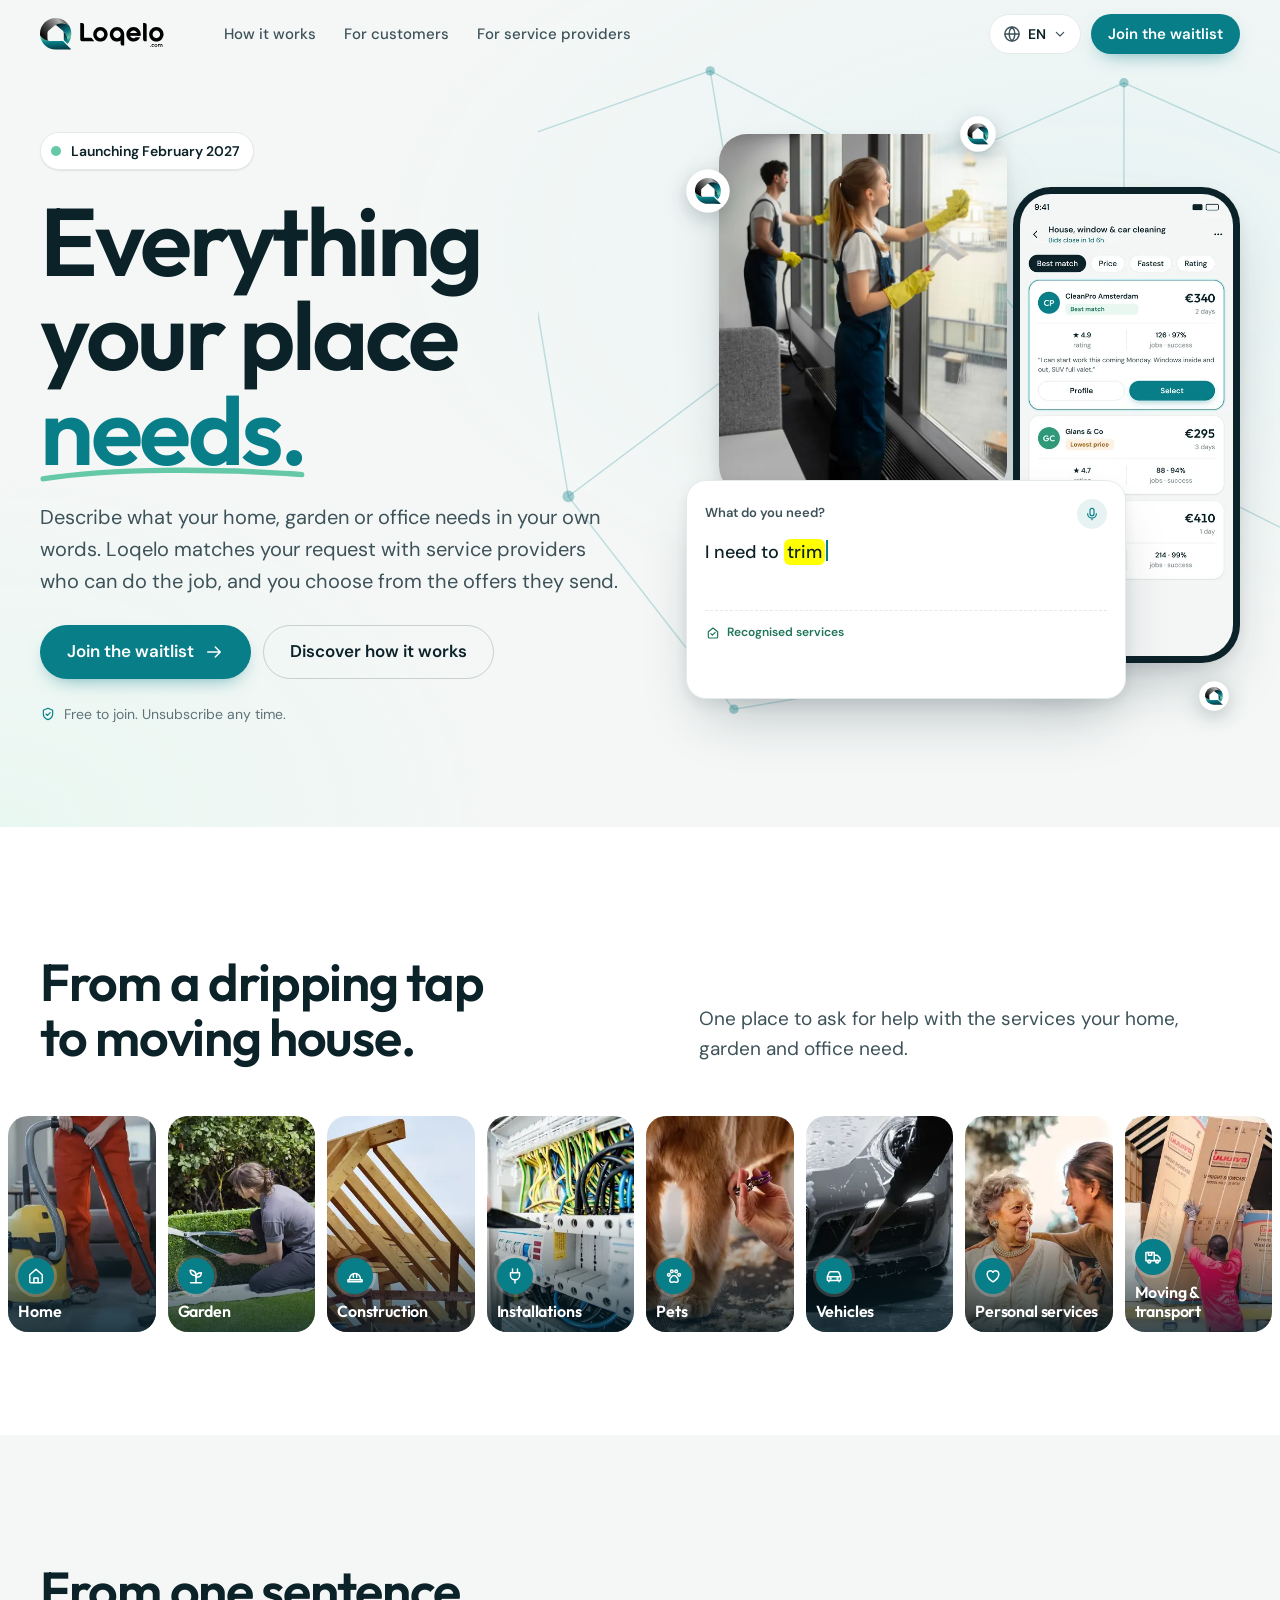
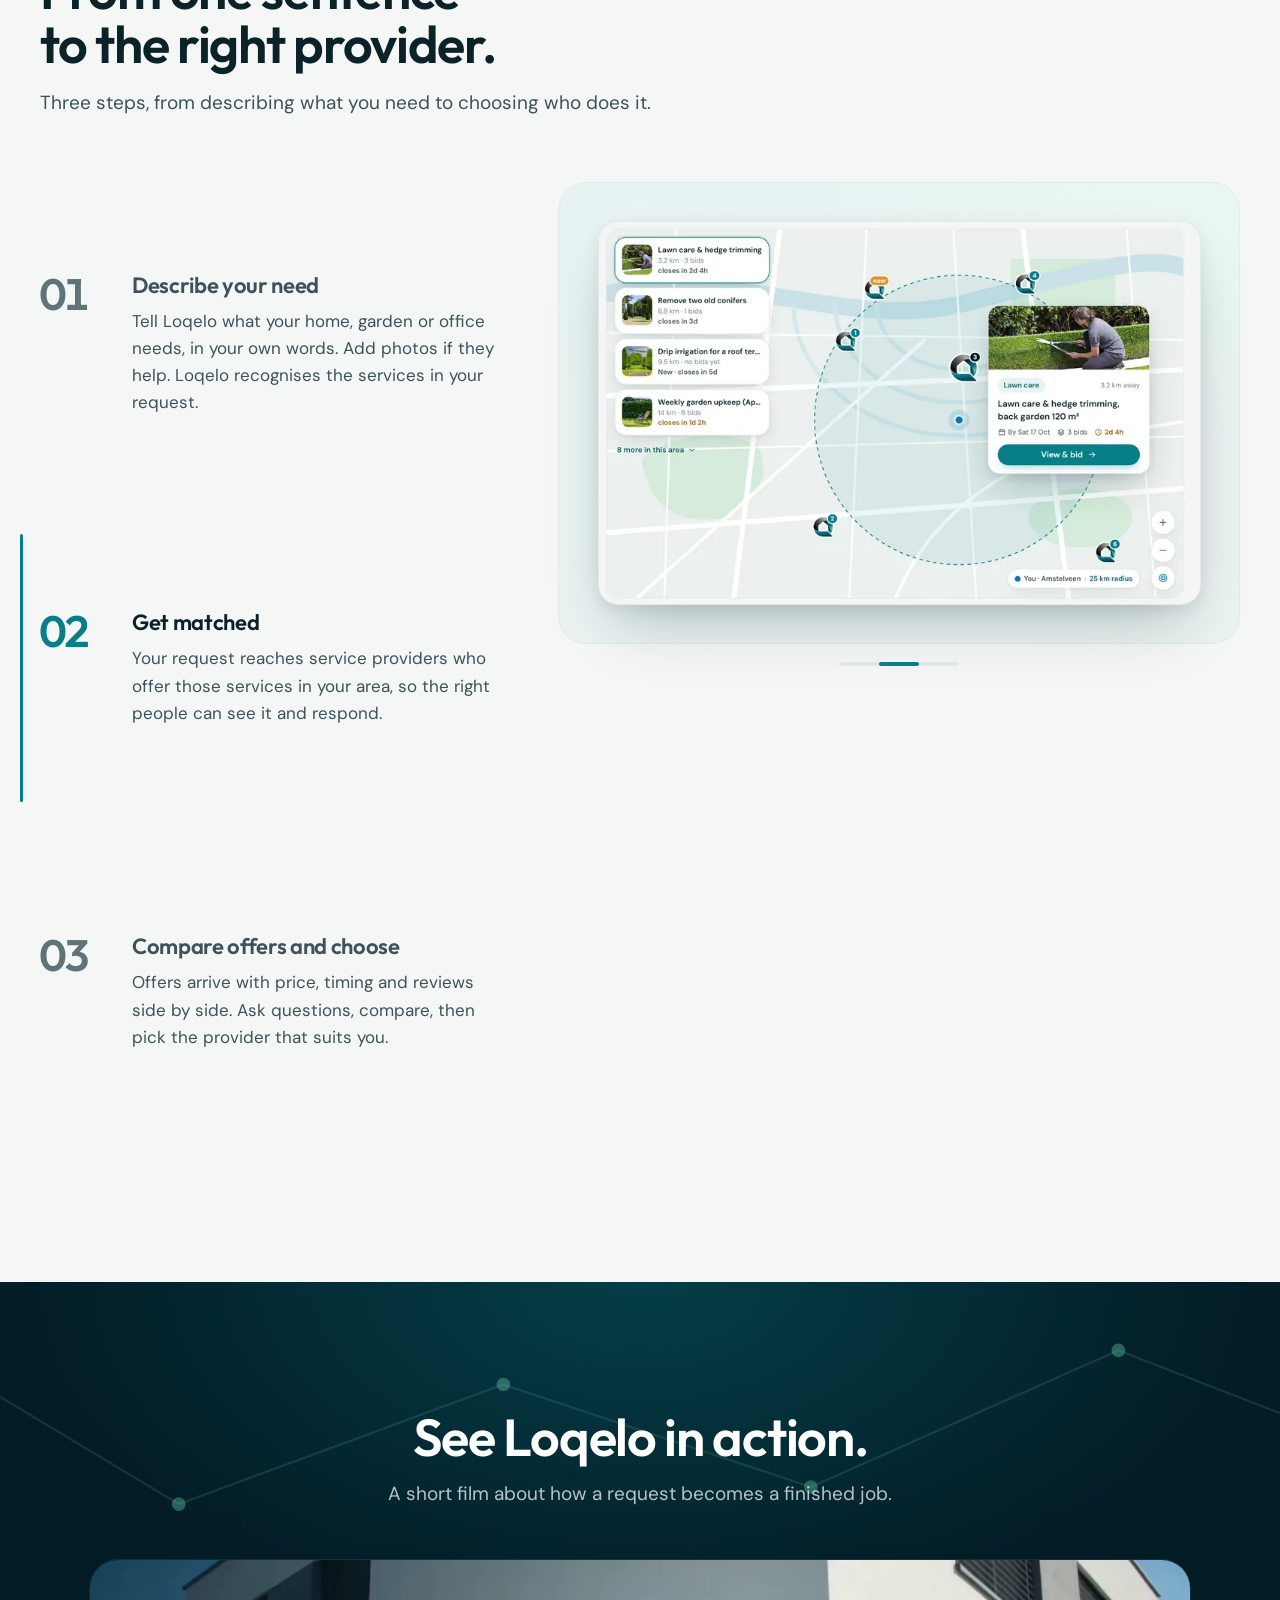
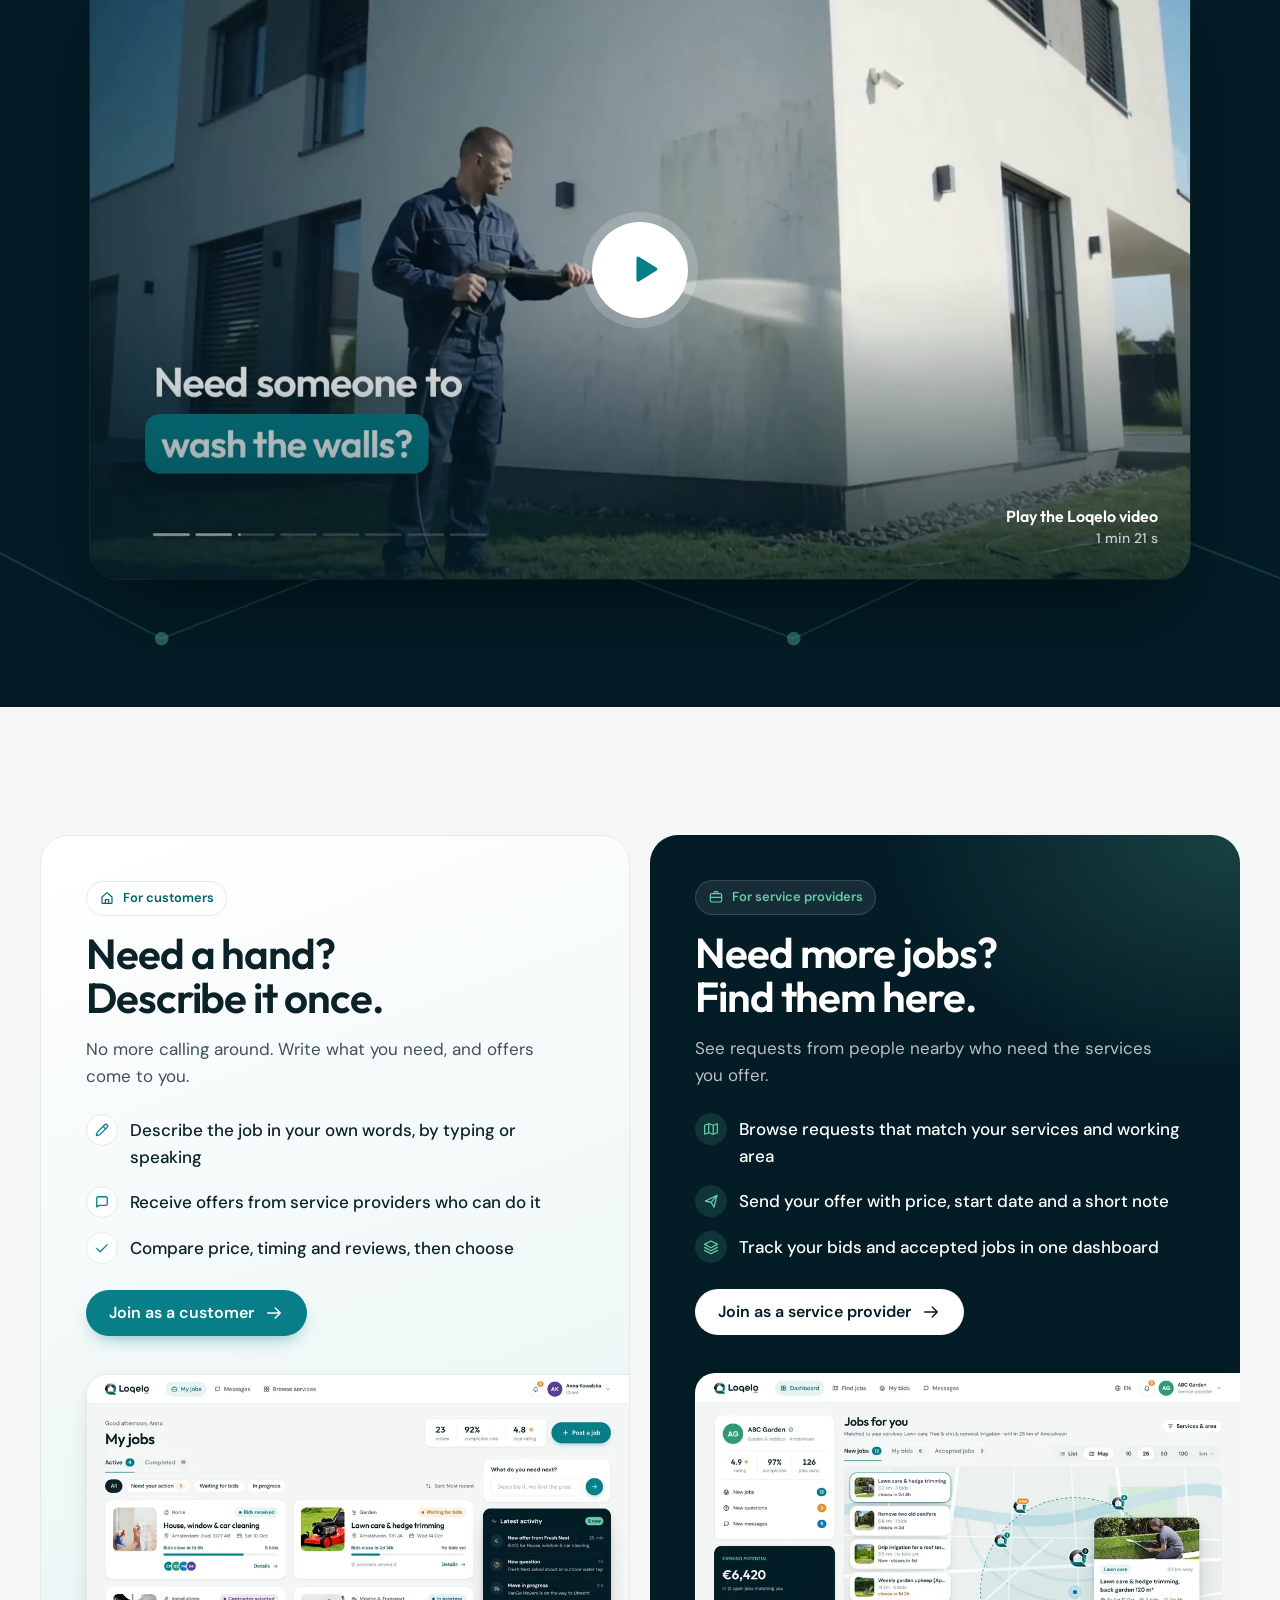
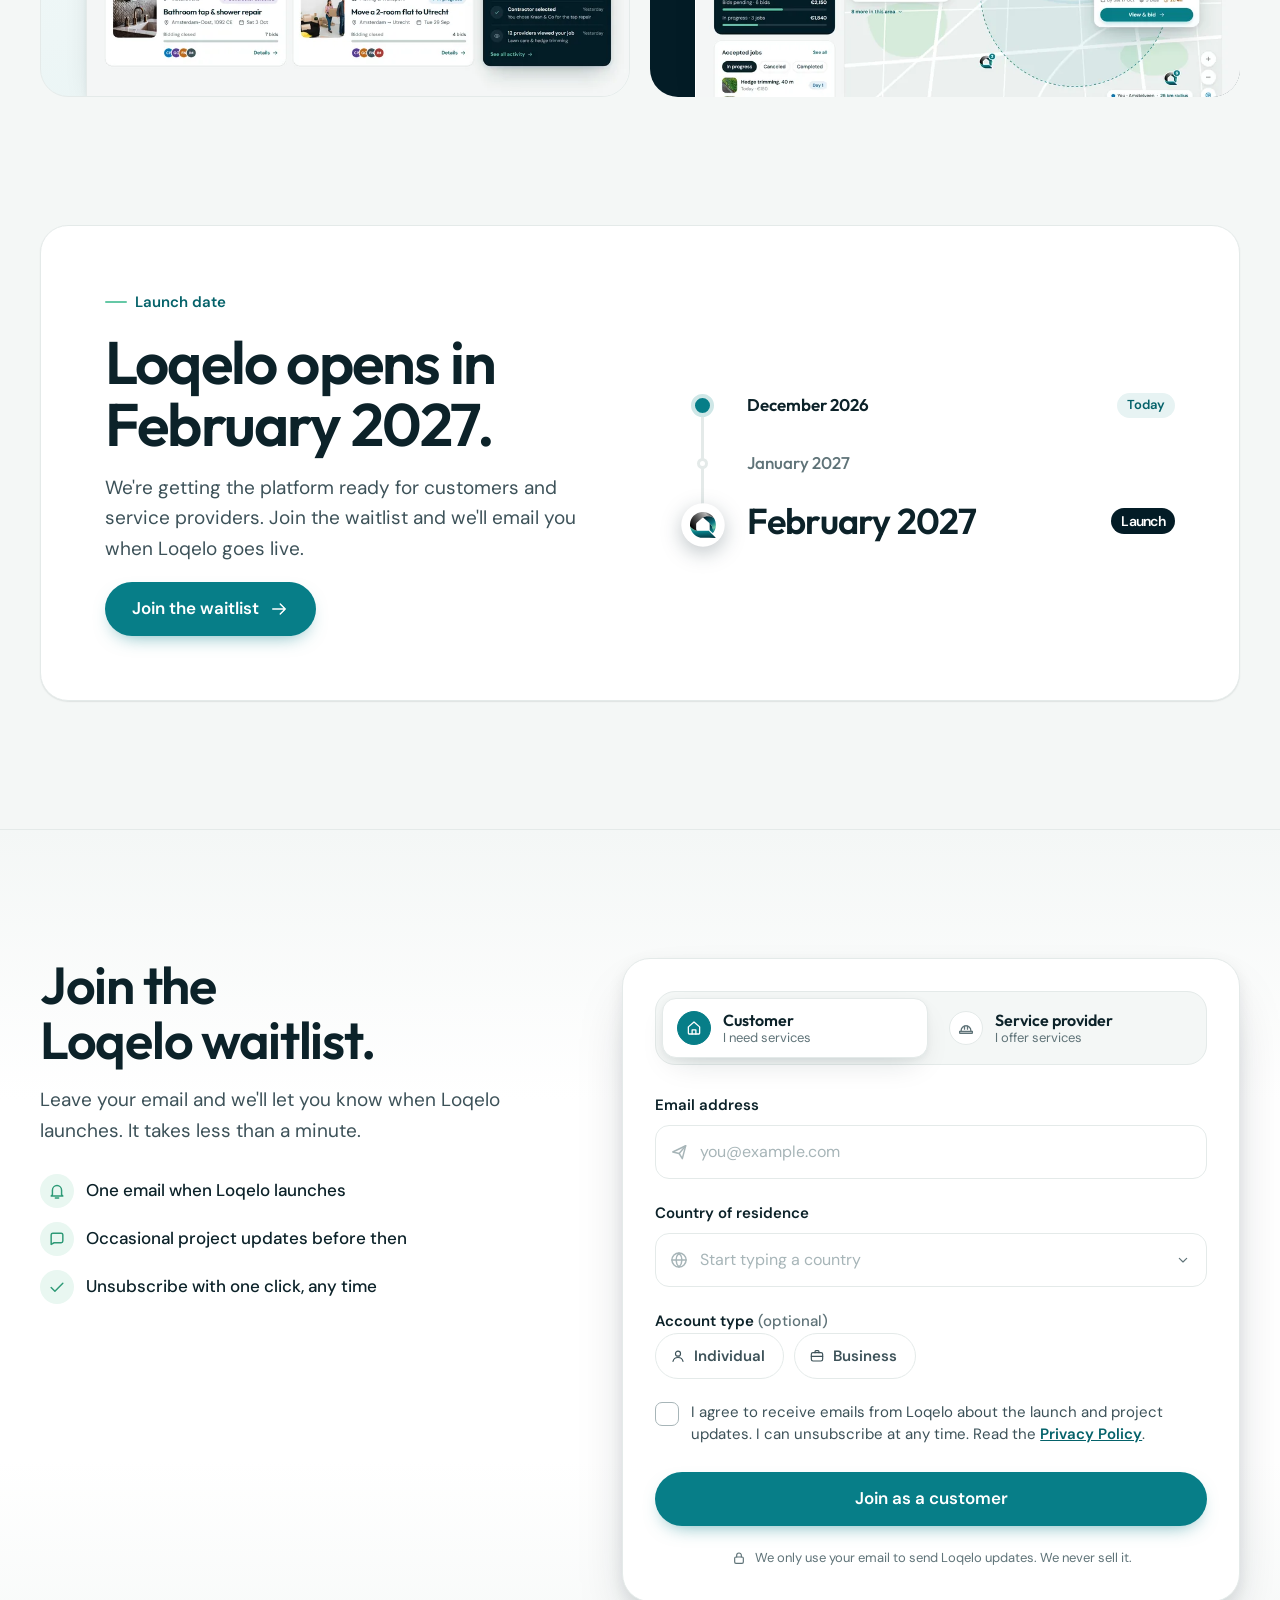
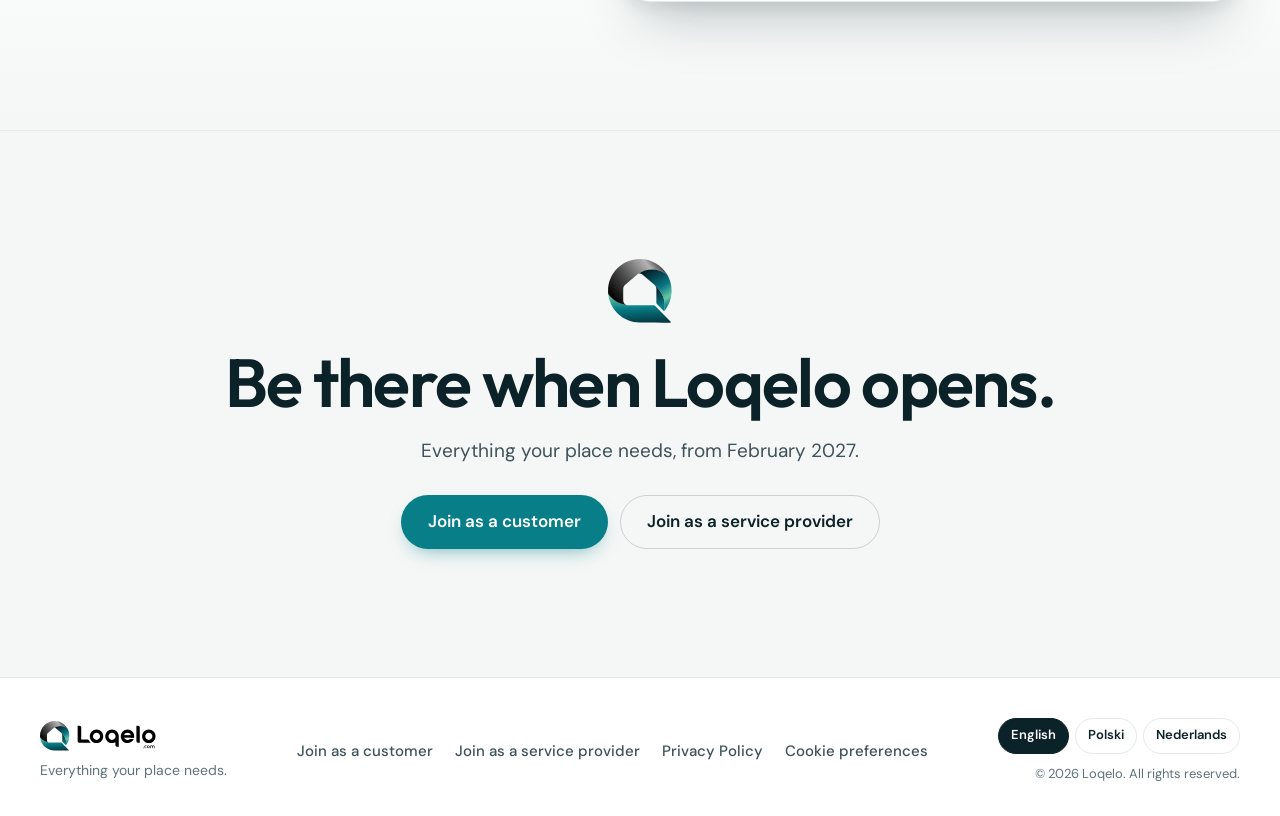
==== index.html @ e458c17d "Loqelo pre-launch website demo Co-Authored-By: Claude Opus 5.5 <noreply@anthropic.com> Claude-Sessio" ====
<!doctype html>
<html lang="en" dir="ltr">
<head>
<meta charset="utf-8">
<meta name="viewport" content="width=device-width, initial-scale=1, viewport-fit=cover">
<title data-i18n="meta.title">Loqelo – Everything your place needs. Launching February 2027</title>
<meta name="description" content="Loqelo connects people who need services for their home, garden or office with service providers who can do the job. Join the waitlist for the February 2027 launch." data-i18n-attr="content:meta.description">
<link rel="canonical" href="https://loqelo.com/">
<meta name="robots" content="noindex">
<link rel="alternate" hreflang="en" href="https://loqelo.com/?lang=en">
<link rel="alternate" hreflang="pl" href="https://loqelo.com/?lang=pl">
<link rel="alternate" hreflang="nl" href="https://loqelo.com/?lang=nl">
<link rel="alternate" hreflang="x-default" href="https://loqelo.com/">
<meta name="theme-color" content="#F4F7F6">


<meta property="og:type" content="website">
<meta property="og:site_name" content="Loqelo">
<meta property="og:url" content="https://loqelo.com/">
<meta property="og:title" content="Loqelo – Everything your place needs.">
<meta property="og:description" content="A platform connecting people with service providers for their home, garden and office. Launching February 2027. Join the waitlist.">
<meta property="og:image" content="https://loqelo.com/assets/img/og-image.jpg">
<meta property="og:image:width" content="1200">
<meta property="og:image:height" content="630">
<meta property="og:image:alt" content="Loqelo logo with the tagline Everything your place needs. Launching February 2027.">
<meta name="twitter:card" content="summary_large_image">

<link rel="icon" href="favicon.ico" sizes="48x48">
<link rel="icon" href="favicon.svg" type="image/svg+xml">
<link rel="apple-touch-icon" href="apple-touch-icon.png">
<link rel="manifest" href="site.webmanifest">

<link rel="preload" href="assets/fonts/outfit-var.woff2" as="font" type="font/woff2" crossorigin>
<link rel="preload" href="assets/fonts/dmsans-var.woff2" as="font" type="font/woff2" crossorigin>
<link rel="preload" as="image" href="assets/img/hero-600.webp" imagesrcset="assets/img/hero-600.webp 600w, assets/img/hero-1000.webp 1000w" imagesizes="(min-width: 1024px) 300px, 50vw">

<script>
/* Pick the language before first paint so visitors never see a flash of the wrong language. */
(function(){var s=['en','pl','nl'],l=null;try{var q=new URLSearchParams(location.search).get('lang');if(q&&s.indexOf(q)>-1)l=q;if(!l)l=localStorage.getItem('loqelo_lang');}catch(e){}
if(!l||s.indexOf(l)<0){var n=(navigator.languages||[navigator.language||'en']);for(var i=0;i<n.length;i++){var c=(n[i]||'').slice(0,2).toLowerCase();if(s.indexOf(c)>-1){l=c;break;}}}
l=l||'en';document.documentElement.lang=l;document.documentElement.setAttribute('data-lang',l);if(l!=='en')document.documentElement.classList.add('i18n-pending');
document.documentElement.classList.add('js');})();
</script>
<script src="config.js"></script>
<link rel="stylesheet" href="assets/css/styles.css">
<script type="application/ld+json">
{"@context":"https://schema.org","@type":"Organization","name":"Loqelo","url":"https://loqelo.com/","logo":"https://loqelo.com/icon-512.png","slogan":"Everything your place needs."}
</script>
</head>
<body>
<a class="skip" href="#main" data-i18n="a11y.skip">Skip to content</a>

<!-- ============ HEADER ============ -->
<header class="hdr" id="top">
  <div class="wrap hdr__in">
    <a aria-label="Loqelo home" class="hdr__logo" href="#top" data-i18n-attr="aria-label:a11y.home">
      <img src="assets/img/loqelo-logo.svg" width="132" height="34" alt="Loqelo">
    </a>
    <nav class="hdr__nav" aria-label="Main">
      <a href="#how" data-i18n="nav.how">How it works</a>
      <a href="#customers" data-i18n="nav.customers">For customers</a>
      <a href="#providers" data-i18n="nav.providers">For service providers</a>
    </nav>
    <div class="hdr__end">
      <div class="lang" data-lang-picker>
        <button aria-label="Language" class="lang__btn" type="button" aria-haspopup="listbox" aria-expanded="false" data-i18n-attr="aria-label:a11y.language">
          <svg class="ic" aria-hidden="true"><use href="#i-globe"/></svg><span class="lang__cur">EN</span><svg class="ic ic--s" aria-hidden="true"><use href="#i-chevDown"/></svg>
        </button>
        <ul class="lang__list" role="listbox" hidden></ul>
      </div>
      <a class="btn btn--primary btn--sm hdr__cta" href="#waitlist" data-cta="header" data-i18n="nav.join">Join the waitlist</a>
      <button aria-label="Open menu" class="hdr__burger" type="button" aria-expanded="false" aria-controls="mnav" data-i18n-attr="aria-label:a11y.menuOpen">
        <span></span><span></span>
      </button>
    </div>
  </div>
  <div class="mnav" id="mnav" hidden>
    <nav class="wrap mnav__in" aria-label="Mobile">
      <a href="#how" data-i18n="nav.how">How it works</a>
      <a href="#customers" data-i18n="nav.customers">For customers</a>
      <a href="#providers" data-i18n="nav.providers">For service providers</a>
      <div class="mnav__lang" data-lang-inline></div>
      <a class="btn btn--primary btn--block" href="#waitlist" data-cta="mobile_menu" data-i18n="nav.join">Join the waitlist</a>
    </nav>
  </div>
</header>

<main id="main">

<!-- ============ HERO ============ -->
<section class="hero" aria-labelledby="hero-title">
  <svg class="net net--hero" aria-hidden="true" viewBox="0 0 800 700" preserveAspectRatio="xMidYMid slice">
    <g class="net__lines">
      <path d="M40 120 L210 60 L380 150 L560 70 L760 160"/>
      <path d="M210 60 L250 300 L380 150"/>
      <path d="M250 300 L90 420 L230 600 L470 560 L560 380 L380 150"/>
      <path d="M560 380 L740 470 L700 650"/>
      <path d="M560 70 L560 380"/>
      <path d="M90 420 L40 120"/>
    </g>
    <g class="net__dots">
      <circle cx="40" cy="120" r="4"/><circle cx="210" cy="60" r="4"/><circle cx="380" cy="150" r="5"/><circle cx="560" cy="70" r="4"/>
      <circle cx="760" cy="160" r="4"/><circle cx="250" cy="300" r="4"/><circle cx="90" cy="420" r="5"/><circle cx="230" cy="600" r="4"/>
      <circle cx="470" cy="560" r="4"/><circle cx="560" cy="380" r="5"/><circle cx="740" cy="470" r="4"/><circle cx="700" cy="650" r="4"/>
    </g>
  </svg>

  <div class="wrap hero__grid">
    <div class="hero__copy">
      <p class="badge"><span class="badge__dot" aria-hidden="true"></span><span data-i18n="hero.badge">Launching February 2027</span></p>
      <h1 class="hero__title" id="hero-title"><span data-i18n="hero.titleA">Everything your place</span> <span class="hero__accent"><span data-i18n="hero.titleB">needs.</span><svg class="swash" viewBox="0 0 300 18" preserveAspectRatio="none" aria-hidden="true"><path d="M3 13 C 80 3, 200 3, 297 9"/></svg></span></h1>
      <p class="hero__lead" data-i18n="hero.lead">Describe what your home, garden or office needs in your own words. Loqelo matches your request with service providers who can do the job, and you choose from the offers they send.</p>
      <div class="hero__ctas">
        <a class="btn btn--primary btn--lg" href="#waitlist" data-cta="hero"><span data-i18n="hero.ctaPrimary">Join the waitlist</span><svg class="ic" aria-hidden="true"><use href="#i-arrowRight"/></svg></a>
        <a class="btn btn--ghost btn--lg" href="#how" data-cta="hero_how" data-i18n="hero.ctaSecondary">Discover how it works</a>
      </div>
      <p class="hero__note"><svg class="ic ic--s" aria-hidden="true"><use href="#i-shield"/></svg><span data-i18n="hero.note">Free to join. Unsubscribe any time.</span></p>
    </div>

    <div class="stage" aria-hidden="false">
      <figure class="stage__photo">
        <img src="assets/img/hero-600.webp" srcset="assets/img/hero-600.webp 600w, assets/img/hero-1000.webp 1000w" sizes="(min-width: 1024px) 300px, 50vw" width="600" height="750" alt="Two service providers cleaning large office windows" data-i18n-attr="alt:hero.photoAlt" fetchpriority="high">
      </figure>
      <figure class="stage__phone phone">
        <img src="assets/img/phone-m2-420.webp" srcset="assets/img/phone-m2-420.webp 420w, assets/img/phone-m2-780.webp 780w" sizes="(min-width: 1024px) 230px, 40vw" width="420" height="909" alt="Loqelo mobile app showing offers from three service providers, sorted by best match" data-i18n-attr="alt:hero.phoneAlt">
      </figure>
      <img class="pin pin--a" src="assets/img/pin.svg" width="44" height="44" alt="">
      <img class="pin pin--b" src="assets/img/pin.svg" width="36" height="36" alt="">
      <img class="pin pin--c" src="assets/img/pin.svg" width="30" height="30" alt="">

      <div class="describe" data-demo>
        <div class="describe__head">
          <span data-i18n="hero.demoLabel">What do you need?</span>
          <span class="describe__mic"><svg class="ic ic--s" aria-hidden="true"><use href="#i-mic"/></svg></span>
        </div>
        <p class="describe__text" aria-live="off"><span class="describe__typed"></span><span class="caret" aria-hidden="true"></span></p>
        <div class="describe__foot">
          <span class="describe__found"><svg class="ic ic--s" aria-hidden="true"><use href="#i-match"/></svg><span data-i18n="hero.demoFound">Recognised services</span></span>
          <div class="describe__chips"></div>
        </div>
      </div>
    </div>
  </div>
</section>

<!-- ============ CATEGORIES ============ -->
<section class="cats" aria-labelledby="cats-title">
  <div class="wrap">
    <div class="cats__head">
      <h2 class="h2" id="cats-title" data-i18n="cats.title">From a dripping tap to moving house.</h2>
      <p class="lead" data-i18n="cats.lead">One place to ask for help with the services your home, garden and office need.</p>
    </div>
  </div>
  <ul class="cats__rail" role="list" tabindex="0" aria-labelledby="cats-title">
    <li class="cat"><img src="assets/img/cat-home-300.webp" srcset="assets/img/cat-home-300.webp 300w, assets/img/cat-home.webp 540w" sizes="(min-width: 1180px) 140px, 44vw" width="540" height="680" alt="" loading="lazy" decoding="async"><span class="cat__lbl"><span class="cat__ic"><svg class="ic" aria-hidden="true"><use href="#i-house"/></svg></span><span data-i18n="cats.home">Home</span></span></li>
    <li class="cat"><img src="assets/img/cat-garden-300.webp" srcset="assets/img/cat-garden-300.webp 300w, assets/img/cat-garden.webp 540w" sizes="(min-width: 1180px) 140px, 44vw" width="540" height="680" alt="" loading="lazy" decoding="async"><span class="cat__lbl"><span class="cat__ic"><svg class="ic" aria-hidden="true"><use href="#i-sprout"/></svg></span><span data-i18n="cats.garden">Garden</span></span></li>
    <li class="cat"><img src="assets/img/cat-build-300.webp" srcset="assets/img/cat-build-300.webp 300w, assets/img/cat-build.webp 540w" sizes="(min-width: 1180px) 140px, 44vw" width="540" height="680" alt="" loading="lazy" decoding="async"><span class="cat__lbl"><span class="cat__ic"><svg class="ic" aria-hidden="true"><use href="#i-helmet"/></svg></span><span data-i18n="cats.construction">Construction</span></span></li>
    <li class="cat"><img src="assets/img/cat-inst-300.webp" srcset="assets/img/cat-inst-300.webp 300w, assets/img/cat-inst.webp 540w" sizes="(min-width: 1180px) 140px, 44vw" width="540" height="680" alt="" loading="lazy" decoding="async"><span class="cat__lbl"><span class="cat__ic"><svg class="ic" aria-hidden="true"><use href="#i-plug"/></svg></span><span data-i18n="cats.installations">Installations</span></span></li>
    <li class="cat"><img src="assets/img/cat-pets-300.webp" srcset="assets/img/cat-pets-300.webp 300w, assets/img/cat-pets.webp 540w" sizes="(min-width: 1180px) 140px, 44vw" width="540" height="680" alt="" loading="lazy" decoding="async"><span class="cat__lbl"><span class="cat__ic"><svg class="ic" aria-hidden="true"><use href="#i-paw"/></svg></span><span data-i18n="cats.pets">Pets</span></span></li>
    <li class="cat"><img src="assets/img/cat-vehicles-300.webp" srcset="assets/img/cat-vehicles-300.webp 300w, assets/img/cat-vehicles.webp 540w" sizes="(min-width: 1180px) 140px, 44vw" width="540" height="680" alt="" loading="lazy" decoding="async"><span class="cat__lbl"><span class="cat__ic"><svg class="ic" aria-hidden="true"><use href="#i-car"/></svg></span><span data-i18n="cats.vehicles">Vehicles</span></span></li>
    <li class="cat"><img src="assets/img/cat-care-300.webp" srcset="assets/img/cat-care-300.webp 300w, assets/img/cat-care.webp 540w" sizes="(min-width: 1180px) 140px, 44vw" width="540" height="680" alt="" loading="lazy" decoding="async"><span class="cat__lbl"><span class="cat__ic"><svg class="ic" aria-hidden="true"><use href="#i-care"/></svg></span><span data-i18n="cats.personal">Personal services</span></span></li>
    <li class="cat"><img src="assets/img/cat-moving-300.webp" srcset="assets/img/cat-moving-300.webp 300w, assets/img/cat-moving.webp 540w" sizes="(min-width: 1180px) 140px, 44vw" width="540" height="680" alt="" loading="lazy" decoding="async"><span class="cat__lbl"><span class="cat__ic"><svg class="ic" aria-hidden="true"><use href="#i-boxtruck"/></svg></span><span data-i18n="cats.moving">Moving &amp; transport</span></span></li>
  </ul>
</section>

<!-- ============ HOW IT WORKS ============ -->
<section class="how" id="how" aria-labelledby="how-title">
  <div class="wrap">
    <div class="how__head">
      <h2 class="h2" id="how-title" data-i18n="how.title">From one sentence to the right provider.</h2>
      <p class="lead" data-i18n="how.lead">Three steps, from describing what you need to choosing who does it.</p>
    </div>
    <div class="how__grid">
      <ol class="steps" role="list">
        <li class="step is-active" data-step="0">
          <span class="step__num" aria-hidden="true">01</span>
          <div class="step__body">
            <h3 class="h3"><span class="vh"><span data-i18n="how.stepLabel">Step</span> 1: </span><span data-i18n="how.s1t">Describe your need</span></h3>
            <p data-i18n="how.s1d">Tell Loqelo what your home, garden or office needs, in your own words. Add photos if they help. Loqelo recognises the services in your request.</p>
          </div>
          <figure class="step__shot shot"><img src="assets/img/step-describe-800.webp" srcset="assets/img/step-describe-800.webp 800w, assets/img/step-describe-1400.webp 1400w" sizes="(min-width: 1024px) 1px, 92vw" width="800" height="346" loading="lazy" decoding="async" alt="Loqelo job form with a typed request and the recognised services: cleaning, window cleaning and car washing" data-i18n-attr="alt:how.s1alt"></figure>
        </li>
        <li class="step" data-step="1">
          <span class="step__num" aria-hidden="true">02</span>
          <div class="step__body">
            <h3 class="h3"><span class="vh"><span data-i18n="how.stepLabel">Step</span> 2: </span><span data-i18n="how.s2t">Get matched</span></h3>
            <p data-i18n="how.s2d">Your request reaches service providers who offer those services in your area, so the right people can see it and respond.</p>
          </div>
          <figure class="step__shot shot"><img src="assets/img/step-match-800.webp" srcset="assets/img/step-match-800.webp 800w, assets/img/step-match-1400.webp 1400w" sizes="(min-width: 1024px) 1px, 92vw" width="800" height="508" loading="lazy" decoding="async" alt="Loqelo provider view with a map of nearby requests matching their services" data-i18n-attr="alt:how.s2alt"></figure>
        </li>
        <li class="step" data-step="2">
          <span class="step__num" aria-hidden="true">03</span>
          <div class="step__body">
            <h3 class="h3"><span class="vh"><span data-i18n="how.stepLabel">Step</span> 3: </span><span data-i18n="how.s3t">Compare offers and choose</span></h3>
            <p data-i18n="how.s3d">Offers arrive with price, timing and reviews side by side. Ask questions, compare, then pick the provider that suits you.</p>
          </div>
          <figure class="step__shot shot"><img src="assets/img/step-offers-800.webp" srcset="assets/img/step-offers-800.webp 800w, assets/img/step-offers-1400.webp 1400w" sizes="(min-width: 1024px) 1px, 92vw" width="800" height="497" loading="lazy" decoding="async" alt="Loqelo offers screen comparing five offers with a price range chart" data-i18n-attr="alt:how.s3alt"></figure>
        </li>
      </ol>
      <div class="how__viewer" aria-hidden="true">
        <div class="how__frame">
          <img class="is-active" src="assets/img/step-describe-800.webp" srcset="assets/img/step-describe-800.webp 800w, assets/img/step-describe-1400.webp 1400w" sizes="(min-width: 1024px) 640px, 1px" width="1400" height="605" loading="lazy" decoding="async" alt="">
          <img src="assets/img/step-match-800.webp" srcset="assets/img/step-match-800.webp 800w, assets/img/step-match-1400.webp 1400w" sizes="(min-width: 1024px) 640px, 1px" width="1400" height="888" loading="lazy" decoding="async" alt="">
          <img src="assets/img/step-offers-800.webp" srcset="assets/img/step-offers-800.webp 800w, assets/img/step-offers-1400.webp 1400w" sizes="(min-width: 1024px) 640px, 1px" width="1400" height="870" loading="lazy" decoding="async" alt="">
        </div>
        <div class="how__progress"><span></span></div>
      </div>
    </div>
  </div>
</section>

<!-- ============ VIDEO ============ -->
<section class="film" id="film" aria-labelledby="film-title">
  <svg class="net net--film" aria-hidden="true" viewBox="0 0 1200 600" preserveAspectRatio="xMidYMid slice">
    <g class="net__lines">
      <path d="M0 90 L180 40 L330 130 L520 60 L700 120 L880 40 L1060 110 L1200 70"/>
      <path d="M0 520 L150 470 L320 560 L500 490 L690 560 L860 480 L1040 550 L1200 500"/>
      <path d="M180 40 L150 470"/><path d="M1060 110 L1040 550"/>
    </g>
    <g class="net__dots">
      <circle cx="180" cy="40" r="4"/><circle cx="330" cy="130" r="4"/><circle cx="520" cy="60" r="4"/><circle cx="700" cy="120" r="4"/><circle cx="880" cy="40" r="4"/><circle cx="1060" cy="110" r="4"/>
      <circle cx="150" cy="470" r="4"/><circle cx="320" cy="560" r="4"/><circle cx="500" cy="490" r="4"/><circle cx="690" cy="560" r="4"/><circle cx="860" cy="480" r="4"/><circle cx="1040" cy="550" r="4"/>
    </g>
  </svg>
  <div class="wrap film__in">
    <div class="film__head">
      <h2 class="h2" id="film-title" data-i18n="video.title">See Loqelo in action.</h2>
      <p class="lead" data-i18n="video.lead">A short film about how a request becomes a finished job.</p>
    </div>
    <div class="player" data-player>
      <img class="player__poster" src="assets/video/poster-800.webp" srcset="assets/video/poster-800.webp 800w, assets/video/poster-1600.webp 1600w" sizes="(min-width: 1200px) 1100px, 94vw" width="1600" height="900" loading="lazy" decoding="async" alt="A man pressure-washing the wall of a modern house, with the caption: Need someone to wash the walls?" data-i18n-attr="alt:video.posterAlt">
      <button class="player__play" type="button">
        <span class="player__btn"><svg viewBox="0 0 24 24" aria-hidden="true"><path d="M8 5.5v13a1 1 0 0 0 1.5.86l10.5-6.5a1 1 0 0 0 0-1.72L9.5 4.64A1 1 0 0 0 8 5.5z"/></svg></span>
        <span class="player__meta"><span data-i18n="video.play">Play the Loqelo video</span><span class="player__dur" data-i18n="video.duration">1 min 21 s</span></span>
      </button>
    </div>
  </div>
</section>

<!-- ============ AUDIENCES ============ -->
<section class="aud" aria-label="Customers and service providers">
  <div class="wrap aud__grid">
    <article class="panel panel--cust" id="customers" aria-labelledby="cust-title">
      <div class="panel__copy">
        <p class="panel__tag"><svg class="ic ic--s" aria-hidden="true"><use href="#i-house"/></svg><span data-i18n="aud.custEyebrow">For customers</span></p>
        <h2 class="h2 h2--panel" id="cust-title" data-i18n="aud.custTitle">Need a hand? Describe it once.</h2>
        <p class="panel__lead" data-i18n="aud.custLead">No more calling around. Write what you need, and offers come to you.</p>
        <ul class="ticks" role="list">
          <li><svg class="ic" aria-hidden="true"><use href="#i-edit"/></svg><span data-i18n="aud.cust1">Describe the job in your own words, by typing or speaking</span></li>
          <li><svg class="ic" aria-hidden="true"><use href="#i-message"/></svg><span data-i18n="aud.cust2">Receive offers from service providers who can do it</span></li>
          <li><svg class="ic" aria-hidden="true"><use href="#i-check"/></svg><span data-i18n="aud.cust3">Compare price, timing and reviews, then choose</span></li>
        </ul>
        <a class="btn btn--primary" href="#waitlist" data-cta="panel_customer" data-audience="customer"><span data-i18n="aud.custCta">Join as a customer</span><svg class="ic" aria-hidden="true"><use href="#i-arrowRight"/></svg></a>
      </div>
      <figure class="panel__shot shot"><img src="assets/img/screen-client-900.webp" srcset="assets/img/screen-client-900.webp 900w, assets/img/screen-client-1600.webp 1600w" sizes="(min-width: 1024px) 560px, 92vw" width="900" height="640" loading="lazy" decoding="async" alt="Loqelo customer dashboard listing active jobs, with offers and latest activity" data-i18n-attr="alt:aud.custAlt"></figure>
    </article>

    <article class="panel panel--prov" id="providers" aria-labelledby="prov-title">
      <div class="panel__copy">
        <p class="panel__tag"><svg class="ic ic--s" aria-hidden="true"><use href="#i-briefcase"/></svg><span data-i18n="aud.provEyebrow">For service providers</span></p>
        <h2 class="h2 h2--panel" id="prov-title" data-i18n="aud.provTitle">Need more jobs? Find them here.</h2>
        <p class="panel__lead" data-i18n="aud.provLead">See requests from people nearby who need the services you offer.</p>
        <ul class="ticks" role="list">
          <li><svg class="ic" aria-hidden="true"><use href="#i-map"/></svg><span data-i18n="aud.prov1">Browse requests that match your services and working area</span></li>
          <li><svg class="ic" aria-hidden="true"><use href="#i-send"/></svg><span data-i18n="aud.prov2">Send your offer with price, start date and a short note</span></li>
          <li><svg class="ic" aria-hidden="true"><use href="#i-layers"/></svg><span data-i18n="aud.prov3">Track your bids and accepted jobs in one dashboard</span></li>
        </ul>
        <a class="btn btn--light" href="#waitlist" data-cta="panel_provider" data-audience="provider"><span data-i18n="aud.provCta">Join as a service provider</span><svg class="ic" aria-hidden="true"><use href="#i-arrowRight"/></svg></a>
      </div>
      <figure class="panel__shot shot"><img src="assets/img/screen-provider-900.webp" srcset="assets/img/screen-provider-900.webp 900w, assets/img/screen-provider-1600.webp 1600w" sizes="(min-width: 1024px) 560px, 92vw" width="900" height="640" loading="lazy" decoding="async" alt="Loqelo service provider dashboard with matching jobs on a map" data-i18n-attr="alt:aud.provAlt"></figure>
    </article>
  </div>
</section>

<!-- ============ LAUNCH ============ -->
<section class="launch" aria-labelledby="launch-title">
  <div class="wrap"><div class="launch__in">
    <div class="launch__copy">
      <p class="launch__kicker" data-i18n="launch.kicker">Launch date</p>
      <h2 class="launch__title" id="launch-title" data-i18n="launch.title">Loqelo opens in February 2027.</h2>
      <p class="lead" data-i18n="launch.lead">We're getting the platform ready for customers and service providers. Join the waitlist and we'll email you when Loqelo goes live.</p>
      <a class="btn btn--primary btn--lg" href="#waitlist" data-cta="launch"><span data-i18n="launch.cta">Join the waitlist</span><svg class="ic" aria-hidden="true"><use href="#i-arrowRight"/></svg></a>
    </div>
    <div class="timeline" data-timeline aria-hidden="true">
      <div class="timeline__track"><span class="timeline__fill"></span></div>
      <ol class="timeline__months"></ol>
    </div>
  </div></div>
</section>

<!-- ============ WAITLIST ============ -->
<section class="wl" id="waitlist" aria-labelledby="wl-title">
  <div class="wrap wl__grid">
    <div class="wl__copy">
      <h2 class="h2" id="wl-title" data-i18n="form.title">Join the Loqelo waitlist.</h2>
      <p class="lead" data-i18n="form.lead">Leave your email and we'll let you know when Loqelo launches. It takes less than a minute.</p>
      <ul class="wl__points" role="list">
        <li><svg class="ic" aria-hidden="true"><use href="#i-bell"/></svg><span data-i18n="form.point1">One email when Loqelo launches</span></li>
        <li><svg class="ic" aria-hidden="true"><use href="#i-message"/></svg><span data-i18n="form.point2">Occasional project updates before then</span></li>
        <li><svg class="ic" aria-hidden="true"><use href="#i-check"/></svg><span data-i18n="form.point3">Unsubscribe with one click, any time</span></li>
      </ul>
    </div>

    <div class="card wl__card">
      <div aria-label="I'm joining as" class="seg" role="tablist" data-i18n-attr="aria-label:form.tabsLabel">
        <button class="seg__btn" role="tab" id="tab-customer" aria-controls="wl-panel" aria-selected="true" data-aud="customer" type="button">
          <svg class="ic" aria-hidden="true"><use href="#i-house"/></svg>
          <span><strong data-i18n="form.tabCustomer">Customer</strong><small data-i18n="form.tabCustomerSub">I need services</small></span>
        </button>
        <button class="seg__btn" role="tab" id="tab-provider" aria-controls="wl-panel" aria-selected="false" tabindex="-1" data-aud="provider" type="button">
          <svg class="ic" aria-hidden="true"><use href="#i-helmet"/></svg>
          <span><strong data-i18n="form.tabProvider">Service provider</strong><small data-i18n="form.tabProviderSub">I offer services</small></span>
        </button>
      </div>

      <div class="wl__panel" id="wl-panel" role="tabpanel" aria-labelledby="tab-customer">
      <form class="form" id="wl-form" novalidate data-audience="customer">
        <div class="form__alert" role="alert" hidden></div>

        <div class="field">
          <label class="field__lbl" for="f-email"><span data-i18n="form.email">Email address</span></label>
          <div class="field__ctl">
            <svg class="ic field__ic" aria-hidden="true"><use href="#i-send"/></svg>
            <input placeholder="you@example.com" id="f-email" name="email" type="email" inputmode="email" autocomplete="email" autocapitalize="off" spellcheck="false" required aria-describedby="f-email-err" data-i18n-attr="placeholder:form.emailPh" maxlength="254">
          </div>
          <p class="field__err" id="f-email-err" hidden></p>
        </div>

        <div class="field">
          <label class="field__lbl" for="f-country" id="f-country-lbl"><span data-i18n="form.countryCustomer" data-country-label>Country of residence</span></label>
          <div class="field__ctl combo" data-combo>
            <svg class="ic field__ic" aria-hidden="true"><use href="#i-globe"/></svg>
            <input placeholder="Start typing a country" id="f-country" type="text" role="combobox" aria-autocomplete="list" aria-expanded="false" aria-controls="f-country-list" autocomplete="off" required aria-describedby="f-country-err" data-i18n-attr="placeholder:form.countryPh">
            <input type="hidden" name="country" value="">
            <svg class="ic ic--s combo__chev" aria-hidden="true"><use href="#i-chevDown"/></svg>
            <ul class="combo__list" id="f-country-list" role="listbox" aria-labelledby="f-country-lbl" hidden></ul>
          </div>
          <p class="field__err" id="f-country-err" hidden></p>
        </div>

        <fieldset class="field field--set">
          <legend class="field__lbl"><span data-i18n="form.accountType">Account type</span> <span class="field__opt">(<span data-i18n="form.optional">optional</span>)</span></legend>
          <div class="chips">
            <label class="chip"><input type="radio" name="account_type" value="individual"><svg class="ic ic--s" aria-hidden="true"><use href="#i-user"/></svg><span data-i18n="form.individual">Individual</span></label>
            <label class="chip"><input type="radio" name="account_type" value="business"><svg class="ic ic--s" aria-hidden="true"><use href="#i-briefcase"/></svg><span data-i18n="form.business">Business</span></label>
          </div>
        </fieldset>

        <div class="field field--consent">
          <label class="consent">
            <input type="checkbox" name="consent" value="yes" required aria-describedby="f-consent-err">
            <span class="consent__box" aria-hidden="true"><svg viewBox="0 0 24 24"><path d="M5 12.5l4.5 4.5L19 7.5"/></svg></span>
            <span class="consent__txt" data-i18n-html="form.consent">I agree to receive emails from Loqelo about the launch and project updates. I can unsubscribe at any time. Read the <a href="privacy.html">Privacy Policy</a>.</span>
          </label>
          <p class="field__err" id="f-consent-err" hidden></p>
        </div>

        <!-- Spam protection: humans never see or fill this field. -->
        <div class="hp" aria-hidden="true">
          <label for="f-website">Website</label>
          <input id="f-website" type="text" name="website" tabindex="-1" autocomplete="off">
        </div>
        <input type="hidden" name="ts" value="">
        <div class="turnstile" data-turnstile></div>

        <button class="btn btn--primary btn--lg btn--block form__submit" type="submit">
          <span class="spin" aria-hidden="true"></span>
          <span class="form__submit-lbl" data-i18n="form.submitCustomer">Join as a customer</span>
        </button>
        <p class="form__note"><svg class="ic ic--s" aria-hidden="true"><use href="#i-lock"/></svg><span data-i18n="form.privacyNote">We only use your email to send Loqelo updates. We never sell it.</span></p>
      </form>

      <div class="done" hidden tabindex="-1">
        <span class="done__ic"><svg viewBox="0 0 24 24" aria-hidden="true"><path d="M5 12.5l4.5 4.5L19 7.5"/></svg></span>
        <h3 class="done__title"></h3>
        <p class="done__msg"></p>
        <p class="done__preview" hidden data-i18n="form.preview">Preview mode: nothing was sent.</p>
        <div class="done__actions">
          <button class="btn btn--soft" type="button" data-again data-i18n="form.again">Register another email</button>
          <button class="link" type="button" data-cross></button>
        </div>
      </div>
      </div>
    </div>
  </div>
</section>

<!-- ============ FINAL CTA ============ -->
<section class="final" aria-labelledby="final-title">
  <div class="wrap final__in">
    <img class="final__mark" src="assets/img/loqelo-icon.svg" width="72" height="72" alt="" loading="lazy">
    <h2 class="h2" id="final-title" data-i18n="final.title">Be there when Loqelo opens.</h2>
    <p class="lead" data-i18n="final.lead">Everything your place needs, from February 2027.</p>
    <div class="final__ctas">
      <a class="btn btn--primary btn--lg" href="#waitlist" data-cta="final_customer" data-audience="customer" data-i18n="final.cust">Join as a customer</a>
      <a class="btn btn--ghost btn--lg" href="#waitlist" data-cta="final_provider" data-audience="provider" data-i18n="final.prov">Join as a service provider</a>
    </div>
  </div>
</section>
</main>

<footer class="ftr">
  <div class="wrap ftr__in">
    <div class="ftr__brand">
      <img src="assets/img/loqelo-logo.svg" width="116" height="30" alt="Loqelo" loading="lazy">
      <p data-i18n="footer.tagline">Everything your place needs.</p>
    </div>
    <nav class="ftr__nav" aria-label="Footer">
      <a href="#waitlist" data-audience="customer" data-cta="footer_customer" data-i18n="aud.custCta">Join as a customer</a>
      <a href="#waitlist" data-audience="provider" data-cta="footer_provider" data-i18n="aud.provCta">Join as a service provider</a>
      <a href="privacy.html" data-i18n="footer.privacy">Privacy Policy</a>
      <button type="button" class="link" data-cookie-prefs data-i18n="footer.cookies">Cookie preferences</button>
    </nav>
    <div class="ftr__end">
      <div class="ftr__lang" data-lang-inline></div>
      <p class="ftr__copy">© <span data-year>2026</span> Loqelo. <span data-i18n="footer.rights">All rights reserved.</span></p>
    </div>
  </div>
</footer>

<!-- Cookie consent -->
<div class="cookie" role="dialog" aria-modal="false" aria-labelledby="cookie-title" hidden>
  <p class="cookie__title" id="cookie-title" data-i18n="cookie.title">Cookies and analytics</p>
  <p class="cookie__text"><span data-i18n="cookie.text">With your permission, we use Google Analytics cookies to count visits and see which countries visitors come from. We never share what you type in our forms.</span> <a href="privacy.html" data-i18n="cookie.more">Privacy Policy</a></p>
  <div class="cookie__btns">
    <button class="btn btn--soft btn--sm" type="button" data-consent="denied" data-i18n="cookie.reject">Reject</button>
    <button class="btn btn--primary btn--sm" type="button" data-consent="granted" data-i18n="cookie.accept">Accept analytics</button>
  </div>
</div>

<!--ICONS--><svg xmlns="http://www.w3.org/2000/svg" style="display:none" aria-hidden="true"><symbol id="i-arrowRight" viewBox="0 0 24 24" fill="none" stroke="currentColor" stroke-width="1.75" stroke-linecap="round" stroke-linejoin="round"><path d="M4.5 12h15M13.5 6l6 6-6 6"/></symbol><symbol id="i-bell" viewBox="0 0 24 24" fill="none" stroke="currentColor" stroke-width="1.75" stroke-linecap="round" stroke-linejoin="round"><path d="M6.5 16.5V11a5.5 5.5 0 0 1 11 0v5.5l1.5 1.5H5z"/><path d="M10 20.5h4"/></symbol><symbol id="i-boxtruck" viewBox="0 0 24 24" fill="none" stroke="currentColor" stroke-width="1.75" stroke-linecap="round" stroke-linejoin="round"><path d="M3.5 6.5h10v10h-10zM13.5 10h3.8l3.2 3.5v3h-7"/><circle cx="7.5" cy="17.5" r="1.8"/><circle cx="17" cy="17.5" r="1.8"/><path d="M6.5 6.5v3.5h4V6.5"/></symbol><symbol id="i-briefcase" viewBox="0 0 24 24" fill="none" stroke="currentColor" stroke-width="1.75" stroke-linecap="round" stroke-linejoin="round"><rect x="3.5" y="7" width="17" height="12.5" rx="2.5"/><path d="M9 7V5.5A1.5 1.5 0 0 1 10.5 4h3A1.5 1.5 0 0 1 15 5.5V7M3.5 12.5h17"/></symbol><symbol id="i-car" viewBox="0 0 24 24" fill="none" stroke="currentColor" stroke-width="1.75" stroke-linecap="round" stroke-linejoin="round"><path d="M4 16.5V13l2-4.8A2 2 0 0 1 7.9 7h8.2a2 2 0 0 1 1.9 1.2L20 13v3.5a1 1 0 0 1-1 1H5a1 1 0 0 1-1-1zM4 13h16"/><circle cx="7.8" cy="15" r=".6"/><circle cx="16.2" cy="15" r=".6"/><path d="M6 17.5v1.5M18 17.5v1.5"/></symbol><symbol id="i-care" viewBox="0 0 24 24" fill="none" stroke="currentColor" stroke-width="1.75" stroke-linecap="round" stroke-linejoin="round"><path d="M12 19s-7-4.3-7-9.2A3.8 3.8 0 0 1 12 7.6a3.8 3.8 0 0 1 7 2.2C19 14.7 12 19 12 19z"/></symbol><symbol id="i-check" viewBox="0 0 24 24" fill="none" stroke="currentColor" stroke-width="1.75" stroke-linecap="round" stroke-linejoin="round"><path d="M5 12.5l4.5 4.5L19 7.5"/></symbol><symbol id="i-chevDown" viewBox="0 0 24 24" fill="none" stroke="currentColor" stroke-width="1.75" stroke-linecap="round" stroke-linejoin="round"><path d="M6.5 9.5l5.5 5.5 5.5-5.5"/></symbol><symbol id="i-edit" viewBox="0 0 24 24" fill="none" stroke="currentColor" stroke-width="1.75" stroke-linecap="round" stroke-linejoin="round"><path d="M4.5 19.5l1-4.3L15.8 4.9a1.8 1.8 0 0 1 2.6 0l.7.7a1.8 1.8 0 0 1 0 2.6L8.8 18.5z"/><path d="M13.5 7.2l3.3 3.3"/></symbol><symbol id="i-globe" viewBox="0 0 24 24" fill="none" stroke="currentColor" stroke-width="1.75" stroke-linecap="round" stroke-linejoin="round"><circle cx="12" cy="12" r="8.5"/><path d="M3.5 12h17M12 3.5c2.4 2.5 3.5 5.3 3.5 8.5s-1.1 6-3.5 8.5c-2.4-2.5-3.5-5.3-3.5-8.5s1.1-6 3.5-8.5z"/></symbol><symbol id="i-grid" viewBox="0 0 24 24" fill="none" stroke="currentColor" stroke-width="1.75" stroke-linecap="round" stroke-linejoin="round"><rect x="4" y="4" width="7" height="7" rx="1.5"/><rect x="13" y="4" width="7" height="7" rx="1.5"/><rect x="4" y="13" width="7" height="7" rx="1.5"/><rect x="13" y="13" width="7" height="7" rx="1.5"/></symbol><symbol id="i-helmet" viewBox="0 0 24 24" fill="none" stroke="currentColor" stroke-width="1.75" stroke-linecap="round" stroke-linejoin="round"><path d="M5.5 16.5v-1a6.5 6.5 0 0 1 13 0v1"/><path d="M10 9.4v4.1M14 9.4v4.1"/><path d="M3.5 16.5h17v2.5h-17z"/></symbol><symbol id="i-house" viewBox="0 0 24 24" fill="none" stroke="currentColor" stroke-width="1.75" stroke-linecap="round" stroke-linejoin="round"><path d="M4.5 10.5L12 4l7.5 6.5V19a1 1 0 0 1-1 1h-13a1 1 0 0 1-1-1z"/><path d="M9.5 20v-5.5h5V20"/></symbol><symbol id="i-layers" viewBox="0 0 24 24" fill="none" stroke="currentColor" stroke-width="1.75" stroke-linecap="round" stroke-linejoin="round"><path d="M12 4l8.5 4.5L12 13 3.5 8.5z"/><path d="M3.5 12.5L12 17l8.5-4.5M3.5 16.5L12 21l8.5-4.5"/></symbol><symbol id="i-leaf" viewBox="0 0 24 24" fill="none" stroke="currentColor" stroke-width="1.75" stroke-linecap="round" stroke-linejoin="round"><path d="M5 19c0-8 5-13.5 14.5-14-.3 9.3-5.8 14-14.5 14z"/><path d="M5 19l7-7"/></symbol><symbol id="i-lock" viewBox="0 0 24 24" fill="none" stroke="currentColor" stroke-width="1.75" stroke-linecap="round" stroke-linejoin="round"><rect x="5.5" y="10.5" width="13" height="9.5" rx="2"/><path d="M8.5 10.5V8a3.5 3.5 0 0 1 7 0v2.5"/></symbol><symbol id="i-map" viewBox="0 0 24 24" fill="none" stroke="currentColor" stroke-width="1.75" stroke-linecap="round" stroke-linejoin="round"><path d="M9 5L3.5 7v12L9 17l6 2 5.5-2V5L15 7z"/><path d="M9 5v12M15 7v12"/></symbol><symbol id="i-match" viewBox="0 0 24 24" fill="none" stroke="currentColor" stroke-width="1.75" stroke-linecap="round" stroke-linejoin="round"><path d="M5 10.2L12 4.5l7 5.7V18a1.5 1.5 0 0 1-1.5 1.5h-11A1.5 1.5 0 0 1 5 18z"/><path d="M8.8 13l2.3 2.3 4.2-4.3"/></symbol><symbol id="i-message" viewBox="0 0 24 24" fill="none" stroke="currentColor" stroke-width="1.75" stroke-linecap="round" stroke-linejoin="round"><path d="M5 18.5V7a2 2 0 0 1 2-2h10a2 2 0 0 1 2 2v7.5a2 2 0 0 1-2 2H8.5z"/></symbol><symbol id="i-mic" viewBox="0 0 24 24" fill="none" stroke="currentColor" stroke-width="1.75" stroke-linecap="round" stroke-linejoin="round"><rect x="9" y="3.5" width="6" height="11" rx="3"/><path d="M5.5 11.5a6.5 6.5 0 0 0 13 0M12 18v2.5"/></symbol><symbol id="i-paw" viewBox="0 0 24 24" fill="none" stroke="currentColor" stroke-width="1.75" stroke-linecap="round" stroke-linejoin="round"><circle cx="5.8" cy="10.6" r="1.6"/><circle cx="9.4" cy="6.4" r="1.6"/><circle cx="14.6" cy="6.4" r="1.6"/><circle cx="18.2" cy="10.6" r="1.6"/><path d="M12 11.5c-2.6 0-5 3.2-5 5.5 0 1.6 1.2 2.5 2.6 2.5 1 0 1.6-.5 2.4-.5s1.4.5 2.4.5c1.4 0 2.6-.9 2.6-2.5 0-2.3-2.4-5.5-5-5.5z"/></symbol><symbol id="i-plug" viewBox="0 0 24 24" fill="none" stroke="currentColor" stroke-width="1.75" stroke-linecap="round" stroke-linejoin="round"><path d="M9 3.5V8M15 3.5V8M6.5 8h11v3a5.5 5.5 0 0 1-11 0zM12 16.5V20.5"/></symbol><symbol id="i-send" viewBox="0 0 24 24" fill="none" stroke="currentColor" stroke-width="1.75" stroke-linecap="round" stroke-linejoin="round"><path d="M4.5 12L20 4.5 16 20l-3.8-6.2z"/><path d="M12.2 13.8L20 4.5"/></symbol><symbol id="i-shield" viewBox="0 0 24 24" fill="none" stroke="currentColor" stroke-width="1.75" stroke-linecap="round" stroke-linejoin="round"><path d="M12 3.5l7 2.8v5.2c0 4.5-3 7.6-7 9-4-1.4-7-4.5-7-9V6.3z"/><path d="M9 12l2.2 2.2L15.3 10"/></symbol><symbol id="i-sprout" viewBox="0 0 24 24" fill="none" stroke="currentColor" stroke-width="1.75" stroke-linecap="round" stroke-linejoin="round"><path d="M12 20v-8.5"/><path d="M12 11.5C12 7.5 9.5 5 5 5c0 4.2 2.6 6.5 7 6.5zM12 13.5c0-3.4 2.3-5.5 6.5-5.5 0 3.6-2.4 5.5-6.5 5.5z"/><path d="M5.5 20h13"/></symbol><symbol id="i-user" viewBox="0 0 24 24" fill="none" stroke="currentColor" stroke-width="1.75" stroke-linecap="round" stroke-linejoin="round"><circle cx="12" cy="8.5" r="3.8"/><path d="M4.5 20c.8-3.7 3.8-5.8 7.5-5.8s6.7 2.1 7.5 5.8"/></symbol><symbol id="i-wrench" viewBox="0 0 24 24" fill="none" stroke="currentColor" stroke-width="1.75" stroke-linecap="round" stroke-linejoin="round"><path d="M15.1 3.9a4.6 4.6 0 0 0-5.3 6.1l-5.6 5.6a2 2 0 0 0 2.8 2.8l5.6-5.6a4.6 4.6 0 0 0 6.1-5.3l-2.8 2.8-2.6-.6-.6-2.6z"/></symbol></svg><!--/ICONS-->

<script src="assets/js/app.js" defer></script>
</body>
</html>
---- assets/css/styles.css ----
/* =========================================================
   Loqelo pre-launch site
   Tokens come from the Loqelo UI kit (02 UI Kit/tokens.css).
   ========================================================= */

@font-face{font-family:"Outfit";src:url("../fonts/outfit-var.woff2") format("woff2");font-weight:400 700;font-display:swap}
@font-face{font-family:"DM Sans";src:url("../fonts/dmsans-var.woff2") format("woff2");font-weight:400 700;font-display:swap}

:root{
  /* Brand tokens (UI kit) */
  --ink:#0C2229; --ink2:#3D5259; --mute:#5F7378; --faint:#A7B5B8;
  --line:#E4EAE9; --line2:#EEF2F1; --bg:#F4F7F6; --card:#FFFFFF;
  --teal:#077E88; --teal-d:#05626A; --teal-50:#E7F3F3; --teal-100:#CFE7E7;
  --mint:#65C8A6; --mint-50:#E9F7F1; --mint-100:#CDEEDF; --mint-d:#2E9A77;
  --deep:#031C26; --amber:#E8912C; --amber-50:#FDF1E2;
  --blue:#0677BA; --blue-50:#E6F1F8; --red:#C2453C; --red-50:#FBEAE8;
  --r-s:10px; --r-m:14px; --r-l:20px; --r-xl:28px; --r-pill:999px;
  --sh-1:0 1px 2px rgba(12,34,41,.06),0 1px 1px rgba(12,34,41,.04);
  --sh-2:0 12px 32px -12px rgba(12,34,41,.18),0 2px 6px rgba(12,34,41,.05);
  --sh-3:0 30px 60px -20px rgba(3,28,38,.28),0 6px 16px rgba(3,28,38,.08);
  --fd:"Outfit",system-ui,sans-serif;
  --ft:"DM Sans",system-ui,sans-serif;

  /* Layout */
  --wrap:1200px; --gut:clamp(16px,4vw,32px);
  --sec:clamp(72px,10vw,136px);
  --hdr:68px;
  --ease:cubic-bezier(.2,.7,.2,1);
}

*,*::before,*::after{box-sizing:border-box}
html{-webkit-text-size-adjust:100%;scroll-behavior:smooth;scroll-padding-top:calc(var(--hdr) + 16px)}
body{margin:0;background:var(--bg);color:var(--ink);font:400 17px/1.6 var(--ft);-webkit-font-smoothing:antialiased;text-rendering:optimizeLegibility;overflow-x:hidden}
img,svg,video{display:block;max-width:100%}
img{height:auto}
a{color:inherit}
button,input,select,textarea{font:inherit;color:inherit}
h1,h2,h3,p,ul,ol,figure{margin:0}
ul[role=list],ol[role=list]{list-style:none;padding:0}
[hidden]{display:none!important}
::selection{background:var(--mint-100)}
:focus-visible{outline:3px solid var(--teal);outline-offset:3px;border-radius:6px}
.vh{position:absolute!important;width:1px;height:1px;overflow:hidden;clip:rect(0 0 0 0);white-space:nowrap}
.skip{position:absolute;left:12px;top:-60px;z-index:100;background:var(--ink);color:#fff;padding:10px 16px;border-radius:var(--r-s);text-decoration:none;font-weight:600}
.skip:focus{top:12px}
html.i18n-pending body{opacity:0}
body{transition:opacity .2s}

.wrap{width:100%;max-width:calc(var(--wrap) + var(--gut)*2);margin-inline:auto;padding-inline:var(--gut)}
.ic{width:20px;height:20px;flex:none}
.ic--s{width:16px;height:16px}

/* ---------- Type ---------- */
.h2{font:600 clamp(2rem,1.2rem + 3.2vw,3.25rem)/1.05 var(--fd);letter-spacing:-.025em;text-wrap:balance}
.h3{font:600 1.375rem/1.2 var(--fd);letter-spacing:-.015em}
.lead{font-size:clamp(1.0625rem,1rem + .3vw,1.1875rem);color:var(--ink2);max-width:36em;text-wrap:pretty}

/* ---------- Buttons ---------- */
.btn{--bh:46px;display:inline-flex;align-items:center;justify-content:center;gap:10px;min-height:var(--bh);padding:0 22px;border-radius:var(--r-pill);border:1px solid transparent;font:600 1rem/1 var(--ft);text-decoration:none;cursor:pointer;white-space:nowrap;transition:background-color .18s,border-color .18s,color .18s,transform .18s var(--ease),box-shadow .18s}
.btn:active{transform:translateY(1px)}
.btn--sm{--bh:40px;padding:0 16px;font-size:.9375rem}
.btn--lg{--bh:54px;padding:0 26px;font-size:1.0625rem}
.btn--block{width:100%}
.btn--primary{background:var(--teal);color:#fff;box-shadow:0 8px 20px -10px rgba(7,126,136,.7)}
.btn--primary:hover{background:var(--teal-d)}
.btn--primary .ic{transition:transform .2s var(--ease)}
.btn--primary:hover .ic{transform:translateX(3px)}
.btn--ghost{background:transparent;border-color:rgba(12,34,41,.18);color:var(--ink)}
.btn--ghost:hover{border-color:var(--ink);background:#fff}
.btn--soft{background:var(--teal-50);color:var(--teal-d)}
.btn--soft:hover{background:var(--teal-100)}
.btn--light{background:#fff;color:var(--deep)}
.btn--light:hover{background:var(--mint-50)}
.link{background:none;border:0;padding:0;color:var(--teal);font-weight:600;cursor:pointer;text-decoration:underline;text-underline-offset:3px;text-decoration-thickness:1px}
.link:hover{color:var(--teal-d)}

/* ---------- Header ---------- */
.hdr{position:sticky;top:env(safe-area-inset-top,0px);z-index:50;height:var(--hdr);transition:background-color .25s,box-shadow .25s,backdrop-filter .25s}
.hdr.is-stuck{background:rgba(244,247,246,.86);backdrop-filter:saturate(1.4) blur(12px);-webkit-backdrop-filter:saturate(1.4) blur(12px);box-shadow:0 1px 0 var(--line)}
.hdr__in{height:100%;display:flex;align-items:center;gap:24px}
.hdr__logo{display:block;flex:none;border-radius:6px}
.hdr__logo img{width:124px;height:auto}
.hdr__nav{display:flex;gap:4px;margin-left:24px}
.hdr__nav a{padding:8px 12px;border-radius:var(--r-pill);text-decoration:none;font-weight:500;font-size:.9375rem;color:var(--ink2);transition:color .15s,background-color .15s}
.hdr__nav a:hover{color:var(--ink);background:rgba(12,34,41,.05)}
.hdr__end{margin-left:auto;display:flex;align-items:center;gap:10px}
.hdr__burger{display:none;width:44px;height:44px;border-radius:var(--r-pill);border:1px solid var(--line);background:#fff;cursor:pointer;position:relative}
.hdr__burger span{position:absolute;left:13px;right:13px;height:2px;border-radius:2px;background:var(--ink);transition:transform .25s var(--ease)}
.hdr__burger span:first-child{top:17px}.hdr__burger span:last-child{top:25px}
.hdr__burger[aria-expanded=true] span:first-child{transform:translateY(4px) rotate(45deg)}
.hdr__burger[aria-expanded=true] span:last-child{transform:translateY(-4px) rotate(-45deg)}

.lang{position:relative}
.lang__btn{display:flex;align-items:center;gap:6px;height:40px;padding:0 12px;border-radius:var(--r-pill);border:1px solid var(--line);background:#fff;cursor:pointer;font-weight:600;font-size:.875rem}
.lang__btn .ic{color:var(--ink2)}
.lang__list{position:absolute;right:0;top:calc(100% + 8px);min-width:180px;margin:0;padding:6px;list-style:none;background:#fff;border:1px solid var(--line);border-radius:var(--r-m);box-shadow:var(--sh-2);z-index:5}
.lang__opt{display:flex;justify-content:space-between;gap:16px;padding:10px 12px;border-radius:var(--r-s);cursor:pointer;font-size:.9375rem}
.lang__opt:hover,.lang__opt.is-focus{background:var(--teal-50)}
.lang__opt[aria-selected=true]{font-weight:600;color:var(--teal-d)}
.lang__opt small{color:var(--mute);font-weight:500}
.lang-inline{display:flex;flex-wrap:wrap;gap:6px}
.lang-inline button{min-height:40px;padding:0 14px;border-radius:var(--r-pill);border:1px solid var(--line);background:#fff;cursor:pointer;font-weight:600;font-size:.875rem}
.lang-inline button[aria-pressed=true]{background:var(--ink);border-color:var(--ink);color:#fff}

.mnav{position:absolute;inset:var(--hdr) 0 auto 0;background:var(--bg);border-bottom:1px solid var(--line);box-shadow:var(--sh-2)}
.mnav__in{display:flex;flex-direction:column;gap:4px;padding-block:12px 24px}
.mnav__in>a:not(.btn){padding:14px 4px;font:600 1.25rem/1.2 var(--fd);text-decoration:none;border-bottom:1px solid var(--line)}
.mnav__lang{padding:16px 0}

/* ---------- Badge ---------- */
.badge{display:inline-flex;align-items:center;gap:10px;padding:7px 14px 7px 10px;border-radius:var(--r-pill);background:#fff;border:1px solid var(--line);box-shadow:var(--sh-1);font-weight:600;font-size:.875rem;color:var(--ink)}
.badge__dot{width:10px;height:10px;border-radius:50%;background:var(--mint);box-shadow:0 0 0 0 rgba(101,200,166,.6);animation:pulse 2.4s infinite}
@keyframes pulse{0%{box-shadow:0 0 0 0 rgba(101,200,166,.55)}70%{box-shadow:0 0 0 10px rgba(101,200,166,0)}100%{box-shadow:0 0 0 0 rgba(101,200,166,0)}}

/* ---------- Network motif (from the Loqelo film end card) ---------- */
.net{position:absolute;pointer-events:none}
.net__lines path{fill:none;stroke:var(--teal);stroke-width:1.25;stroke-opacity:.22}
.net__dots circle{fill:var(--teal);fill-opacity:.35}

/* ---------- Hero ---------- */
.hero{position:relative;overflow:hidden;padding:clamp(28px,5vw,64px) 0 clamp(64px,8vw,112px);margin-top:calc(var(--hdr) * -1);padding-top:calc(var(--hdr) + clamp(28px,5vw,64px));
  background:radial-gradient(1100px 600px at 85% 30%,var(--teal-50),transparent 65%),radial-gradient(700px 500px at 0% 100%,var(--mint-50),transparent 70%),var(--bg)}
.net--hero{right:-4%;top:0;width:min(62vw,860px);height:100%}
.hero__grid{position:relative;display:grid;grid-template-columns:minmax(0,1.05fr) minmax(0,1fr);gap:clamp(32px,5vw,72px);align-items:center}
.hero__copy{display:flex;flex-direction:column;align-items:flex-start;gap:24px}
.hero__title{font:600 clamp(3rem,1.4rem + 6vw,6rem)/.98 var(--fd);letter-spacing:-.035em;color:var(--ink);text-wrap:balance}
.hero__accent{position:relative;display:inline-block;color:var(--teal);white-space:nowrap}
.swash{position:absolute;left:0;right:0;bottom:-.08em;width:100%;height:.2em;overflow:visible}
.swash path{fill:none;stroke:var(--mint);stroke-width:5;stroke-linecap:round;stroke-dasharray:320;stroke-dashoffset:320;animation:draw 1.1s .5s var(--ease) forwards}
@keyframes draw{to{stroke-dashoffset:0}}
.hero__lead{font-size:clamp(1.0625rem,1rem + .35vw,1.25rem);color:var(--ink2);max-width:32em;text-wrap:pretty}
.hero__ctas{display:flex;flex-wrap:wrap;gap:12px;margin-top:4px}
.hero__note{display:flex;align-items:center;gap:8px;font-size:.875rem;color:var(--mute)}
.hero__note .ic{color:var(--teal)}

/* Stage: photo + phone + live "Describe it" card */
.stage{position:relative;height:clamp(520px,46vw,640px)}
.stage__photo{position:absolute;left:6%;top:0;width:52%;aspect-ratio:4/5;border-radius:var(--r-xl);overflow:hidden;box-shadow:var(--sh-3)}
.stage__photo img{width:100%;height:100%;object-fit:cover}
.phone{border-radius:38px;padding:7px;background:var(--ink);box-shadow:var(--sh-3)}
.phone img{border-radius:31px;width:100%}
.stage__phone{position:absolute;right:0;top:9%;width:min(41%,244px)}
.pin{position:absolute;filter:drop-shadow(0 6px 10px rgba(3,28,38,.22))}
.pin--a{left:0;top:6%}
.pin--b{right:44%;top:-3%}
.pin--c{right:2%;bottom:2%}
.describe{position:absolute;left:0;bottom:4%;width:min(80%,440px);padding:18px 18px 16px;background:#fff;border-radius:var(--r-l);border:1px solid var(--line);box-shadow:var(--sh-3)}
.describe__head{display:flex;justify-content:space-between;align-items:center;font-size:.8125rem;font-weight:600;color:var(--ink2)}
.describe__mic{display:grid;place-items:center;width:30px;height:30px;border-radius:50%;background:var(--teal-50);color:var(--teal)}
.describe__text{margin:10px 0 14px;min-height:3.2em;font:500 1.125rem/1.55 var(--ft);color:var(--ink)}
.describe__text mark{border-radius:6px;padding:1px 3px;color:inherit;transition:background-color .35s}
.describe__text mark.c-mint{background:var(--mint-100)}
.describe__text mark.c-blue{background:#D6E9F5}
.describe__text mark.c-amber{background:#FBE1BF}
.caret{display:inline-block;width:2px;height:1.15em;margin-left:1px;vertical-align:-.18em;background:var(--teal);animation:blink 1s steps(1) infinite}
@keyframes blink{50%{opacity:0}}
.describe__foot{display:flex;flex-direction:column;gap:8px;padding-top:12px;border-top:1px dashed var(--line)}
.describe__found{display:flex;align-items:center;gap:6px;font-size:.75rem;font-weight:600;color:#1E7558}
.describe__chips{display:flex;flex-wrap:wrap;gap:6px;min-height:32px}
.svc{display:inline-flex;align-items:center;gap:6px;height:32px;padding:0 12px 0 4px;border-radius:var(--r-pill);font-size:.8125rem;font-weight:600;background:var(--mint-50);border:1px solid var(--mint-100);color:var(--ink);animation:pop .35s var(--ease) both}
.svc i{display:grid;place-items:center;width:24px;height:24px;border-radius:50%;color:#fff;background:var(--mint-d)}
.svc i svg{width:14px;height:14px}
.svc.c-blue{background:var(--blue-50);border-color:#CFE3F0}.svc.c-blue i{background:var(--blue)}
.svc.c-amber{background:var(--amber-50);border-color:#F6DDBC}.svc.c-amber i{background:var(--amber)}
@keyframes pop{from{opacity:0;transform:translateY(6px) scale(.96)}to{opacity:1;transform:none}}

/* ---------- Categories ---------- */
.cats{padding:var(--sec) 0 calc(var(--sec) * .8);background:#fff}
.cats__head{display:grid;grid-template-columns:minmax(0,1.1fr) minmax(0,1fr);gap:24px 64px;align-items:end;margin-bottom:clamp(32px,4vw,52px)}
.cats__rail{display:grid;grid-template-columns:repeat(8,minmax(0,1fr));gap:12px;padding-inline:var(--gut);max-width:calc(var(--wrap) + var(--gut)*2);margin:0 auto}
.cats__rail:focus-visible{outline-offset:6px}
.cat{position:relative;aspect-ratio:3/4.4;border-radius:var(--r-l);overflow:hidden;background:var(--line2);isolation:isolate}
.cat img{width:100%;height:100%;object-fit:cover;transition:transform .6s var(--ease)}
.cat::after{content:"";position:absolute;inset:45% 0 0;background:linear-gradient(transparent,rgba(3,28,38,.78));z-index:0}
.cat:hover img{transform:scale(1.04)}
.cat__lbl{position:absolute;left:10px;right:10px;bottom:12px;z-index:1;display:flex;flex-direction:column;align-items:flex-start;gap:8px;color:#fff;font:600 1rem/1.15 var(--fd);letter-spacing:-.01em}
.cat__ic{display:grid;place-items:center;width:36px;height:36px;border-radius:50%;background:var(--teal);color:#fff;box-shadow:0 0 0 3px rgba(255,255,255,.18)}

/* ---------- How it works ---------- */
.how{padding:var(--sec) 0}
.how__head{max-width:760px;margin-bottom:clamp(40px,5vw,72px)}
.how__head .lead{margin-top:16px}
.how__grid{display:grid;grid-template-columns:minmax(0,.8fr) minmax(0,1.2fr);gap:clamp(32px,5vw,80px);align-items:start}
.steps{position:relative;margin:0}
.step{position:relative;display:grid;grid-template-columns:72px 1fr;gap:0 20px;padding:28px 0;min-height:36vh;align-content:center;transition:color .4s}
.step:not(.is-active) .step__num{color:var(--mute)}
.step:not(.is-active) .step__body{color:var(--ink2)}
.step:not(.is-active) .h3{color:var(--ink2)}
.step__num{font:600 2.75rem/1 var(--fd);letter-spacing:-.04em;color:var(--teal);font-variant-numeric:tabular-nums;transition:color .4s}
.step::before{content:"";position:absolute;left:-20px;top:28px;bottom:28px;width:3px;border-radius:3px;background:var(--teal);transform:scaleY(0);transform-origin:top;transition:transform .5s var(--ease)}
.step.is-active::before{transform:none}
.step__body{display:flex;flex-direction:column;gap:10px}
.step__body p{color:var(--ink2);max-width:28em}
.step__shot{display:none}
.how__viewer{position:sticky;top:calc(var(--hdr) + 48px)}
.how__frame{position:relative;display:grid;align-items:center;padding:clamp(20px,3vw,40px);border-radius:var(--r-xl);background:radial-gradient(500px 300px at 90% 10%,var(--mint-50),transparent 70%),linear-gradient(160deg,var(--teal-50),#EAF3F1);border:1px solid var(--line)}
.how__frame img{grid-area:1/1;width:100%;border-radius:var(--r-l);border:1px solid var(--line);box-shadow:var(--sh-3);background:#fff;opacity:0;transform:translateY(10px) scale(.985);transition:opacity .5s var(--ease),transform .6s var(--ease)}
.how__frame img.is-active{opacity:1;transform:none}
.how__progress{margin:18px auto 0;width:120px;height:4px;border-radius:4px;background:var(--line)}
.how__progress span{display:block;height:100%;width:33.33%;border-radius:4px;background:var(--teal);transition:transform .45s var(--ease)}
.shot{border-radius:var(--r-l);overflow:hidden;background:#fff;border:1px solid var(--line);box-shadow:var(--sh-2)}

/* ---------- Film ---------- */
.film{position:relative;overflow:hidden;padding:var(--sec) 0;background:radial-gradient(900px 500px at 50% 0%,rgba(7,126,136,.35),transparent 70%),var(--deep);color:#fff}
.net--film{inset:0;width:100%;height:100%}
.net--film .net__lines path{stroke:var(--mint);stroke-opacity:.16}
.net--film .net__dots circle{fill:var(--mint);fill-opacity:.4}
.film__in{position:relative}
.film__head{display:flex;flex-direction:column;align-items:center;text-align:center;gap:14px;margin-bottom:clamp(32px,4vw,52px)}
.film .lead{color:rgba(255,255,255,.72)}
.player{position:relative;max-width:1100px;margin:0 auto;aspect-ratio:16/9;border-radius:var(--r-xl);overflow:hidden;background:#000;box-shadow:0 40px 80px -30px rgba(0,0,0,.6),0 0 0 1px rgba(255,255,255,.08)}
.player__poster,.player video{position:absolute;inset:0;width:100%;height:100%;object-fit:cover}
.player__play{position:absolute;inset:0;display:flex;align-items:flex-end;justify-content:flex-end;padding:clamp(16px,3vw,32px);border:0;background:linear-gradient(180deg,transparent 50%,rgba(3,28,38,.55));cursor:pointer;color:#fff;text-align:left}
.player__btn{position:absolute;left:50%;top:50%;width:clamp(64px,8vw,96px);height:clamp(64px,8vw,96px);margin:calc(clamp(64px,8vw,96px)/-2) 0 0 calc(clamp(64px,8vw,96px)/-2);display:grid;place-items:center;border-radius:50%;background:#fff;color:var(--teal);box-shadow:0 0 0 10px rgba(255,255,255,.18);transition:transform .25s var(--ease),box-shadow .25s}
.player__btn svg{width:42%;height:42%;margin-left:6%;fill:currentColor}
.player__play:hover .player__btn{transform:scale(1.06);box-shadow:0 0 0 16px rgba(255,255,255,.14)}
.player__meta{display:flex;flex-direction:column;align-items:flex-end;gap:2px;font:600 1rem/1.3 var(--fd);text-align:right}
.player__dur{font:500 .875rem/1.3 var(--ft);color:rgba(255,255,255,.75)}

/* ---------- Audiences ---------- */
.aud{padding:var(--sec) 0 calc(var(--sec)*.5)}
.aud__grid{display:grid;grid-template-columns:1fr 1fr;gap:20px}
.panel{position:relative;display:flex;flex-direction:column;border-radius:var(--r-xl);overflow:hidden;padding:clamp(28px,3.5vw,48px) clamp(24px,3.5vw,48px) 0;min-height:100%}
.panel--cust{background:linear-gradient(160deg,#fff 0%,var(--teal-50) 100%);border:1px solid var(--line)}
.panel--prov{background:radial-gradient(600px 400px at 100% 0%,rgba(101,200,166,.22),transparent 60%),var(--deep);color:#fff}
.panel__copy{display:flex;flex-direction:column;align-items:flex-start;gap:16px}
.panel__tag{display:inline-flex;align-items:center;gap:8px;padding:6px 12px;border-radius:var(--r-pill);background:#fff;border:1px solid var(--line);font-size:.8125rem;font-weight:600;color:var(--teal-d)}
.panel--prov .panel__tag{background:rgba(255,255,255,.08);border-color:rgba(255,255,255,.14);color:var(--mint)}
.h2--panel{font-size:clamp(1.875rem,1.2rem + 2vw,2.625rem)}
.panel__lead{color:var(--ink2);max-width:28em}
.panel--prov .panel__lead{color:rgba(255,255,255,.72)}
.ticks{display:flex;flex-direction:column;gap:12px;margin:6px 0 10px}
.ticks li{display:flex;gap:12px;align-items:flex-start;font-weight:500}
.ticks .ic{margin-top:2px;padding:6px;width:32px;height:32px;border-radius:50%;background:#fff;color:var(--teal);border:1px solid var(--line)}
.panel--prov .ticks .ic{background:rgba(101,200,166,.14);border-color:transparent;color:var(--mint)}
.ticks li span{padding-top:5px}
.panel__shot{margin-top:clamp(28px,3vw,40px);margin-right:calc(clamp(24px,3.5vw,48px)*-1);border-bottom:0;border-right:0;border-radius:var(--r-l) 0 0 0;aspect-ratio:16/9.5}
.panel__shot img{width:100%;height:100%;object-fit:cover;object-position:left top}
.panel--prov .panel__shot{border-color:rgba(255,255,255,.12)}

/* ---------- Launch ---------- */
.launch{padding:calc(var(--sec)*.5) 0 var(--sec)}
.launch__in{display:grid;grid-template-columns:minmax(0,1fr) minmax(0,1fr);gap:clamp(32px,6vw,96px);align-items:center;padding:clamp(32px,5vw,72px);border-radius:var(--r-xl);background:#fff;border:1px solid var(--line);box-shadow:var(--sh-1);position:relative;overflow:hidden}
.launch__copy{display:flex;flex-direction:column;align-items:flex-start;gap:18px}
.launch__kicker{display:inline-flex;align-items:center;gap:8px;font-weight:600;color:var(--teal-d);font-size:.9375rem}
.launch__kicker::before{content:"";width:22px;height:2px;background:var(--mint);border-radius:2px}
.launch__title{font:600 clamp(2.25rem,1.3rem + 3.6vw,3.75rem)/1.02 var(--fd);letter-spacing:-.03em;text-wrap:balance}
.timeline{position:relative;padding:12px 0}
.timeline__track{position:absolute;left:23px;top:30px;bottom:30px;width:3px;border-radius:3px;background:var(--line)}
.timeline__fill{position:absolute;left:0;top:0;width:100%;height:0;border-radius:3px;background:linear-gradient(var(--teal),var(--mint));transition:height 1.2s var(--ease)}
.timeline__months{position:relative;list-style:none;margin:0;padding:0;display:flex;flex-direction:column;gap:clamp(14px,2vw,22px)}
.tm{display:flex;align-items:center;gap:20px;color:var(--mute);font:500 1.0625rem/1.2 var(--fd)}
.tm__dot{position:relative;flex:none;display:grid;place-items:center;width:49px;height:36px}
.tm__dot::before{content:"";width:11px;height:11px;border-radius:50%;background:#fff;border:3px solid var(--line)}
.tm.is-past{color:var(--ink2)}
.tm.is-past .tm__dot::before{border-color:var(--teal)}
.tm__tag{margin-left:auto;padding:4px 10px;border-radius:var(--r-pill);font:600 .8125rem/1.3 var(--ft)}
.tm.is-now{color:var(--ink);font-weight:600}
.tm.is-now .tm__dot::before{width:15px;height:15px;background:var(--teal);border-color:var(--teal-100);border-width:4px;box-sizing:content-box}
.tm.is-now .tm__tag{background:var(--teal-50);color:var(--teal-d)}
.tm.is-launch{color:var(--ink);font:600 clamp(1.5rem,1rem + 1.6vw,2.25rem)/1 var(--fd);letter-spacing:-.02em}
.tm.is-launch .tm__dot::before{display:none}
.tm.is-launch .tm__dot img{width:44px;height:44px;filter:drop-shadow(0 6px 10px rgba(3,28,38,.25))}
.tm.is-launch .tm__tag{background:var(--deep);color:#fff;font-size:.875rem}

/* ---------- Waitlist ---------- */
.wl{position:relative;padding:var(--sec) 0;background:linear-gradient(180deg,var(--bg),#fff 30%,#fff 70%,var(--bg));border-top:1px solid var(--line);border-bottom:1px solid var(--line)}
.wl__grid{display:grid;grid-template-columns:minmax(0,.9fr) minmax(0,1.1fr);gap:clamp(32px,6vw,96px);align-items:start}
.wl__copy{display:flex;flex-direction:column;gap:18px;position:sticky;top:calc(var(--hdr) + 40px)}
.wl__points{display:flex;flex-direction:column;gap:14px;margin-top:10px}
.wl__points li{display:flex;align-items:center;gap:12px;font-weight:500}
.wl__points .ic{padding:7px;width:34px;height:34px;border-radius:50%;background:var(--mint-50);color:var(--mint-d)}

.card{background:#fff;border:1px solid var(--line);border-radius:var(--r-xl);box-shadow:var(--sh-3)}
.wl__card{padding:clamp(18px,3vw,32px);scroll-margin-top:calc(var(--hdr) + 16px)}
.seg{display:grid;grid-template-columns:1fr 1fr;gap:6px;padding:6px;border-radius:var(--r-l);background:var(--bg);border:1px solid var(--line);margin-bottom:28px}
.seg__btn{display:flex;align-items:center;gap:12px;min-height:60px;padding:10px 14px;border-radius:var(--r-m);border:1px solid transparent;background:transparent;cursor:pointer;text-align:left;color:var(--ink2);transition:background-color .2s,box-shadow .2s,color .2s}
.seg__btn .ic{flex:none;padding:7px;width:34px;height:34px;border-radius:50%;background:#fff;border:1px solid var(--line);color:var(--mute);transition:background-color .2s,color .2s,border-color .2s}
.seg__btn span{display:flex;flex-direction:column;line-height:1.25;min-width:0}
.seg__btn strong{font:600 1rem/1.25 var(--fd);color:var(--ink)}
.seg__btn small{font-size:.8125rem;color:var(--mute)}
.seg__btn:hover{background:rgba(255,255,255,.6)}
.seg__btn[aria-selected=true]{background:#fff;border-color:var(--line);box-shadow:var(--sh-2)}
.seg__btn[aria-selected=true] .ic{background:var(--teal);border-color:var(--teal);color:#fff}

.form{display:flex;flex-direction:column;gap:22px}
.form__alert{display:flex;gap:10px;padding:12px 14px;border-radius:var(--r-m);background:var(--red-50);color:#8E2E27;font-weight:500;font-size:.9375rem}
.form__alert.is-info{background:var(--teal-50);color:var(--teal-d)}
.field{display:flex;flex-direction:column;gap:8px;min-width:0}
.field--set{border:0;margin:0;padding:0}
.field__lbl{font-weight:600;font-size:.9375rem;color:var(--ink);padding:0}
.field__opt{font-weight:500;color:var(--mute)}
.field__ctl{position:relative}
.field__ic{position:absolute;left:14px;top:50%;transform:translateY(-50%);color:var(--faint);pointer-events:none}
.field__ctl input{width:100%;height:54px;padding:0 44px 0 44px;border-radius:var(--r-m);border:1.5px solid var(--line);background:#fff;font-size:1rem;transition:border-color .15s,box-shadow .15s}
.field__ctl input::placeholder{color:var(--faint)}
.field__ctl input:hover{border-color:var(--faint)}
.field__ctl input:focus{outline:none;border-color:var(--teal);box-shadow:0 0 0 4px var(--teal-50)}
.field__ctl input:focus + .field__ic,.field__ctl:focus-within .field__ic{color:var(--teal)}
.field.is-invalid .field__ctl input{border-color:var(--red);box-shadow:0 0 0 4px var(--red-50)}
.field.is-valid .field__ctl input{border-color:var(--mint)}
.field__err{display:flex;gap:6px;align-items:flex-start;color:var(--red);font-size:.875rem;font-weight:500}
.field__err::before{content:"!";flex:none;display:grid;place-items:center;width:18px;height:18px;margin-top:1px;border-radius:50%;background:var(--red);color:#fff;font-size:.75rem;font-weight:700}

.combo__chev{position:absolute;right:16px;top:50%;transform:translateY(-50%);color:var(--mute);pointer-events:none;transition:transform .2s}
.combo input[aria-expanded=true] ~ .combo__chev{transform:translateY(-50%) rotate(180deg)}
.combo__list{position:absolute;left:0;right:0;top:calc(100% + 6px);z-index:20;max-height:264px;overflow:auto;margin:0;padding:6px;list-style:none;background:#fff;border:1px solid var(--line);border-radius:var(--r-m);box-shadow:var(--sh-3);overscroll-behavior:contain}
.combo__opt{display:flex;align-items:center;gap:10px;padding:10px 12px;border-radius:var(--r-s);cursor:pointer;font-size:.9375rem}
.combo__opt .flag{font-size:1.1rem;line-height:1;width:1.4em;text-align:center}
.combo__opt.is-active{background:var(--teal-50)}
.combo__opt[aria-selected=true]{font-weight:600;color:var(--teal-d)}
.combo__group{padding:8px 12px 4px;font-size:.75rem;font-weight:600;color:var(--mute)}
.combo__empty{padding:12px;color:var(--mute);font-size:.9375rem}

.chips{display:flex;flex-wrap:wrap;gap:10px}
.chip{position:relative;display:inline-flex;align-items:center;gap:8px;min-height:46px;padding:0 18px 0 14px;border-radius:var(--r-pill);border:1.5px solid var(--line);background:#fff;cursor:pointer;font-weight:600;font-size:.9375rem;color:var(--ink2);transition:border-color .15s,background-color .15s,color .15s}
.chip input{position:absolute;opacity:0;inset:0;margin:0;cursor:pointer}
.chip:hover{border-color:var(--faint)}
.chip:has(input:checked){border-color:var(--teal);background:var(--teal-50);color:var(--teal-d)}
.chip:has(input:focus-visible){outline:3px solid var(--teal);outline-offset:2px}

.consent{display:flex;gap:12px;align-items:flex-start;cursor:pointer;font-size:.9375rem;color:var(--ink2);line-height:1.5}
.consent input{position:absolute;opacity:0;width:24px;height:24px;margin:0}
.consent__box{flex:none;display:grid;place-items:center;width:24px;height:24px;margin-top:1px;border-radius:7px;border:1.5px solid var(--faint);background:#fff;transition:background-color .15s,border-color .15s}
.consent__box svg{width:16px;height:16px;fill:none;stroke:#fff;stroke-width:3;stroke-linecap:round;stroke-linejoin:round;stroke-dasharray:24;stroke-dashoffset:24;transition:stroke-dashoffset .25s var(--ease)}
.consent input:checked + .consent__box{background:var(--teal);border-color:var(--teal)}
.consent input:checked + .consent__box svg{stroke-dashoffset:0}
.consent input:focus-visible + .consent__box{outline:3px solid var(--teal);outline-offset:2px}
.field--consent.is-invalid .consent__box{border-color:var(--red);box-shadow:0 0 0 4px var(--red-50)}
.consent a{color:var(--teal-d);font-weight:600}

.hp{position:absolute!important;left:-9999px;width:1px;height:1px;overflow:hidden}
.turnstile:empty{display:none}

.form__submit{position:relative;margin-top:4px}
.spin{display:none;width:18px;height:18px;border-radius:50%;border:2.5px solid rgba(255,255,255,.4);border-top-color:#fff;animation:spin .8s linear infinite}
.form.is-busy .spin{display:block}
.form.is-busy .form__submit{pointer-events:none;opacity:.85}
@keyframes spin{to{transform:rotate(360deg)}}
.form__note{display:flex;align-items:center;justify-content:center;gap:8px;font-size:.8125rem;color:var(--mute);text-align:center}

.done{display:flex;flex-direction:column;align-items:center;text-align:center;gap:12px;padding:clamp(16px,4vw,40px) 8px}
.done:focus{outline:none}
.done__ic{display:grid;place-items:center;width:72px;height:72px;border-radius:50%;background:var(--mint-50);box-shadow:0 0 0 10px rgba(101,200,166,.12);margin-bottom:8px}
.done__ic svg{width:34px;height:34px;fill:none;stroke:var(--mint-d);stroke-width:2.5;stroke-linecap:round;stroke-linejoin:round;stroke-dasharray:24;stroke-dashoffset:24;animation:draw .6s .15s var(--ease) forwards}
.done__title{font:600 1.75rem/1.15 var(--fd);letter-spacing:-.02em}
.done__msg{color:var(--ink2);max-width:26em}
.done__preview{font-size:.8125rem;color:var(--amber);font-weight:600}
.done__actions{display:flex;flex-direction:column;align-items:center;gap:14px;margin-top:12px}

/* ---------- Final CTA ---------- */
.final{padding:var(--sec) 0;text-align:center}
.final__in{display:flex;flex-direction:column;align-items:center;gap:18px}
.final__mark{width:64px;height:64px;margin-bottom:6px}
.final .h2{font-size:clamp(2.25rem,1.3rem + 4vw,4.25rem)}
.final .lead{margin-inline:auto}
.final__ctas{display:flex;flex-wrap:wrap;justify-content:center;gap:12px;margin-top:10px}

/* ---------- Footer ---------- */
.ftr{border-top:1px solid var(--line);background:#fff;padding:40px 0 calc(32px + env(safe-area-inset-bottom))}
.ftr__in{display:grid;grid-template-columns:auto 1fr auto;gap:24px 48px;align-items:center}
.ftr__brand{display:flex;flex-direction:column;gap:8px}
.ftr__brand p{font-size:.875rem;color:var(--mute)}
.ftr__nav{display:flex;flex-wrap:wrap;gap:6px 22px;justify-content:center}
.ftr__nav a,.ftr__nav .link{font-size:.9375rem;font-weight:500;color:var(--ink2);text-decoration:none;padding:8px 0}
.ftr__nav a:hover,.ftr__nav .link:hover{color:var(--teal)}
.ftr__nav .link{text-decoration:none}
.ftr__end{display:flex;flex-direction:column;align-items:flex-end;gap:10px}
.ftr__copy{font-size:.8125rem;color:var(--mute)}
.ftr .lang-inline button{min-height:36px;padding:0 12px;font-size:.8125rem}

/* ---------- Cookie banner ---------- */
.cookie{position:fixed;z-index:60;left:16px;bottom:16px;width:min(420px,calc(100vw - 32px));padding:20px;border-radius:var(--r-l);background:#fff;border:1px solid var(--line);box-shadow:var(--sh-3);animation:pop .35s var(--ease) both}
.cookie__title{font:600 1.0625rem/1.3 var(--fd);margin-bottom:6px}
.cookie__text{font-size:.875rem;color:var(--ink2)}
.cookie__text a{color:var(--teal-d);font-weight:600}
.cookie__btns{display:flex;gap:8px;margin-top:14px}
.cookie__btns .btn{flex:1}

/* ---------- Reveal (single, quiet) ---------- */
.js .hero .rv-load{opacity:0;transform:translateY(14px);animation:rise .8s var(--ease) forwards}
@keyframes rise{to{opacity:1;transform:none}}

/* =========================================================
   Responsive
   ========================================================= */
@media (max-width:1180px){
  .cats__rail{grid-template-columns:repeat(8,minmax(150px,1fr));overflow-x:auto;scroll-snap-type:x mandatory;scroll-padding-inline:var(--gut);scrollbar-width:none;padding-bottom:4px}
  .cats__rail::-webkit-scrollbar{display:none}
  .cat{scroll-snap-align:start}
}
@media (max-width:1023px){
  :root{--hdr:62px}
  .hdr__nav,.hdr__end>.lang{display:none}
  .hdr__burger{display:block}
  .hero__grid{grid-template-columns:1fr}
  .net--hero{top:auto;bottom:0;right:0;width:100%;height:44%}
  .stage{height:auto;aspect-ratio:1/0.95;max-width:620px;width:100%;margin-inline:auto}
  .cats__head{grid-template-columns:1fr}
  .how__grid{grid-template-columns:1fr}
  .how__viewer{display:none}
  .step{opacity:1;min-height:0;grid-template-columns:56px 1fr;padding:0 0 48px}
  .step__num{font-size:2.25rem}
  .step__shot{display:block;grid-column:1/-1;margin-top:24px}
  .step::before{display:none}
  .step:not(.is-active) .step__num{color:var(--teal)}
  .step:not(.is-active) .h3{color:var(--ink)}
  .aud__grid{grid-template-columns:1fr}
  .launch__in{grid-template-columns:1fr}
  .wl__grid{grid-template-columns:1fr}
  .wl__copy{position:static}
  .ftr__in{grid-template-columns:1fr;justify-items:center;text-align:center}
  .ftr__brand{align-items:center}
  .ftr__end{align-items:center}
}
@media (max-width:640px){
  body{font-size:16px}
  .hdr__logo img{width:108px}
  .hdr__cta{display:none}
  .hero{padding-bottom:56px}
  .hero__title{font-size:clamp(2.75rem,12.5vw,4rem)}
  .hero__ctas{width:100%}
  .hero__ctas .btn{flex:1 1 100%}
  .stage{aspect-ratio:auto;height:520px}
  .stage__photo{left:0;width:60%}
  .stage__phone{width:44%;top:12%}
  .describe{width:100%;bottom:0;padding:14px}
  .describe__text{font-size:1rem}
  .pin--a{display:none}
  .pin--b{right:40%;top:-2%}
  .cat{aspect-ratio:3/4}
  .cats__rail{grid-template-columns:repeat(8,minmax(150px,44vw))}
  .seg__btn{flex-direction:column;align-items:flex-start;gap:8px;padding:12px}
  .seg__btn small{display:none}
  .launch__in{padding:28px 20px}
  .panel{padding:28px 20px 0}
  .panel__shot{margin-right:-20px}
  .final__ctas .btn{flex:1 1 100%}
  .player{border-radius:var(--r-l)}
  .player__meta{position:absolute;width:1px;height:1px;overflow:hidden;clip:rect(0 0 0 0)}
}

@media (prefers-reduced-motion:reduce){
  html{scroll-behavior:auto}
  *,*::before,*::after{animation-duration:.001ms!important;animation-iteration-count:1!important;transition-duration:.001ms!important}
  .swash path{stroke-dashoffset:0}
  .js .hero .rv-load{opacity:1;transform:none}
  .caret{display:none}
}
@media print{.hdr,.cookie,.player,.net{display:none}}
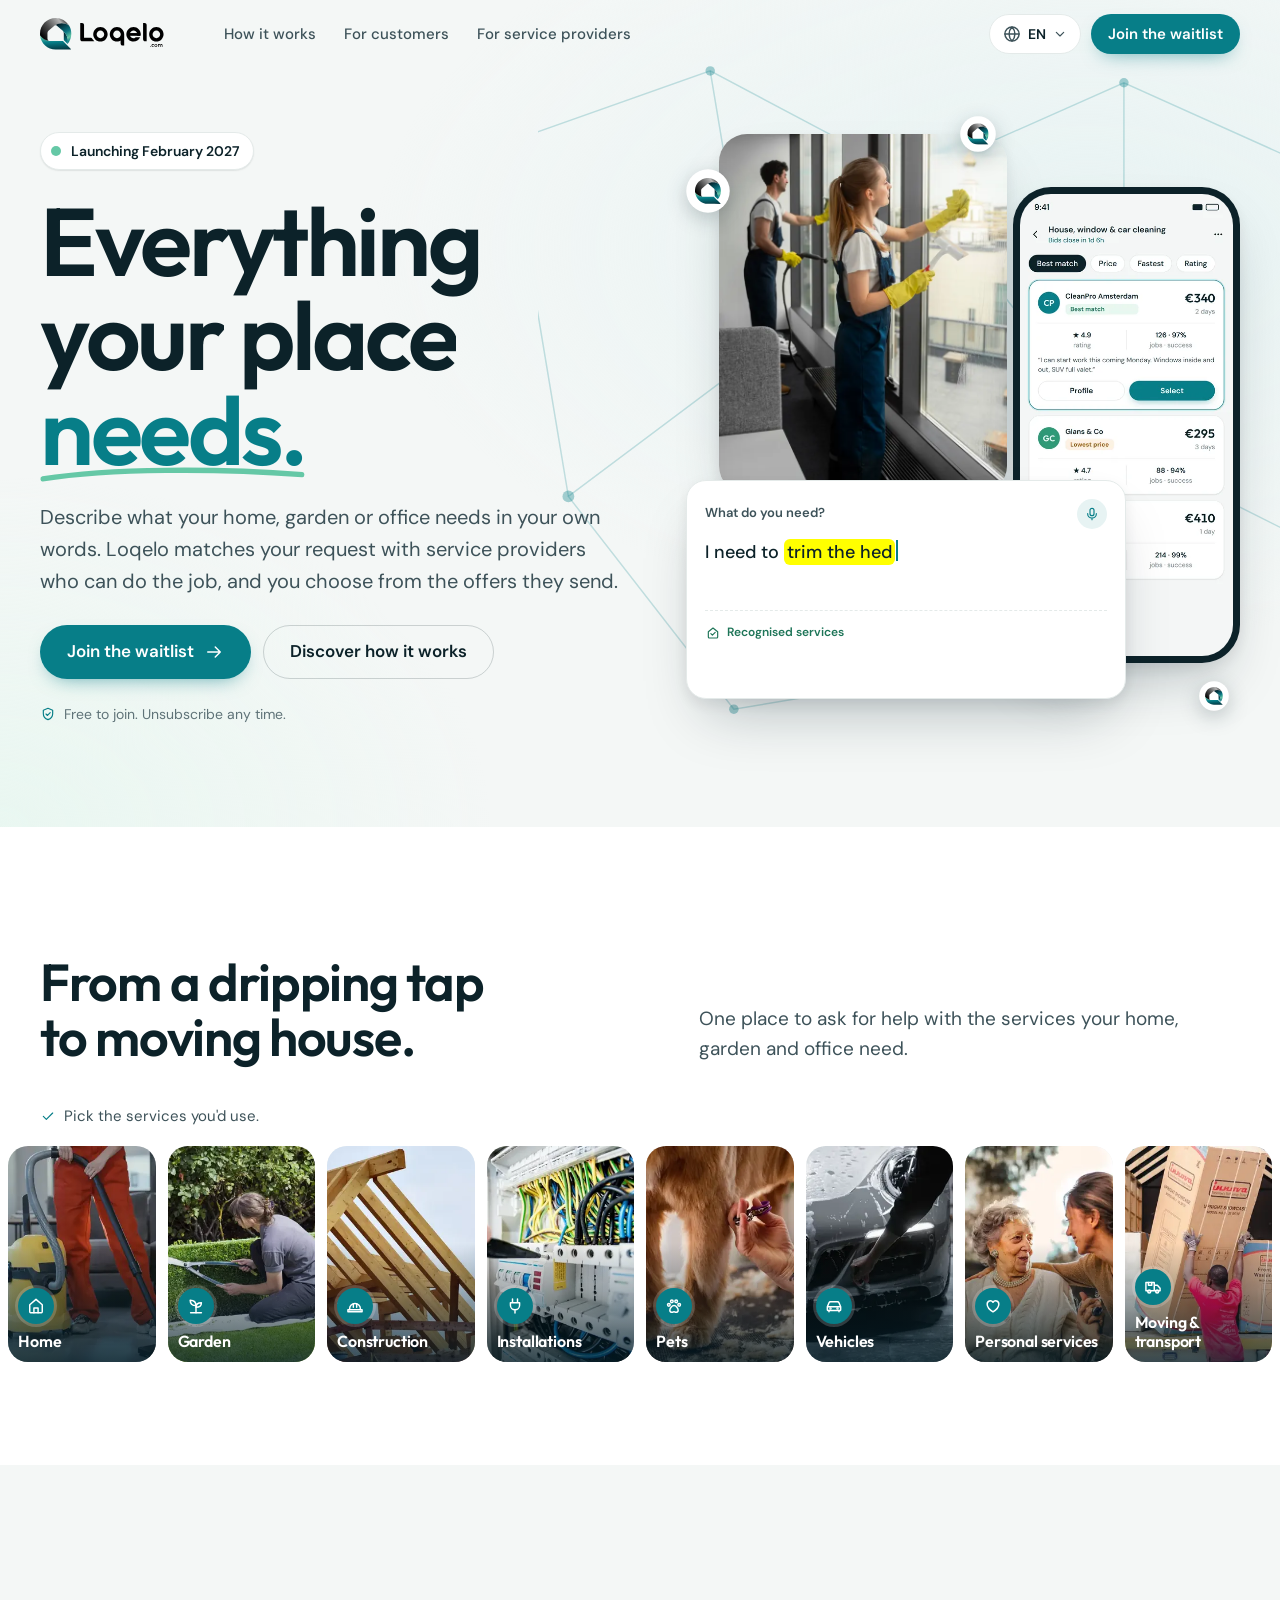
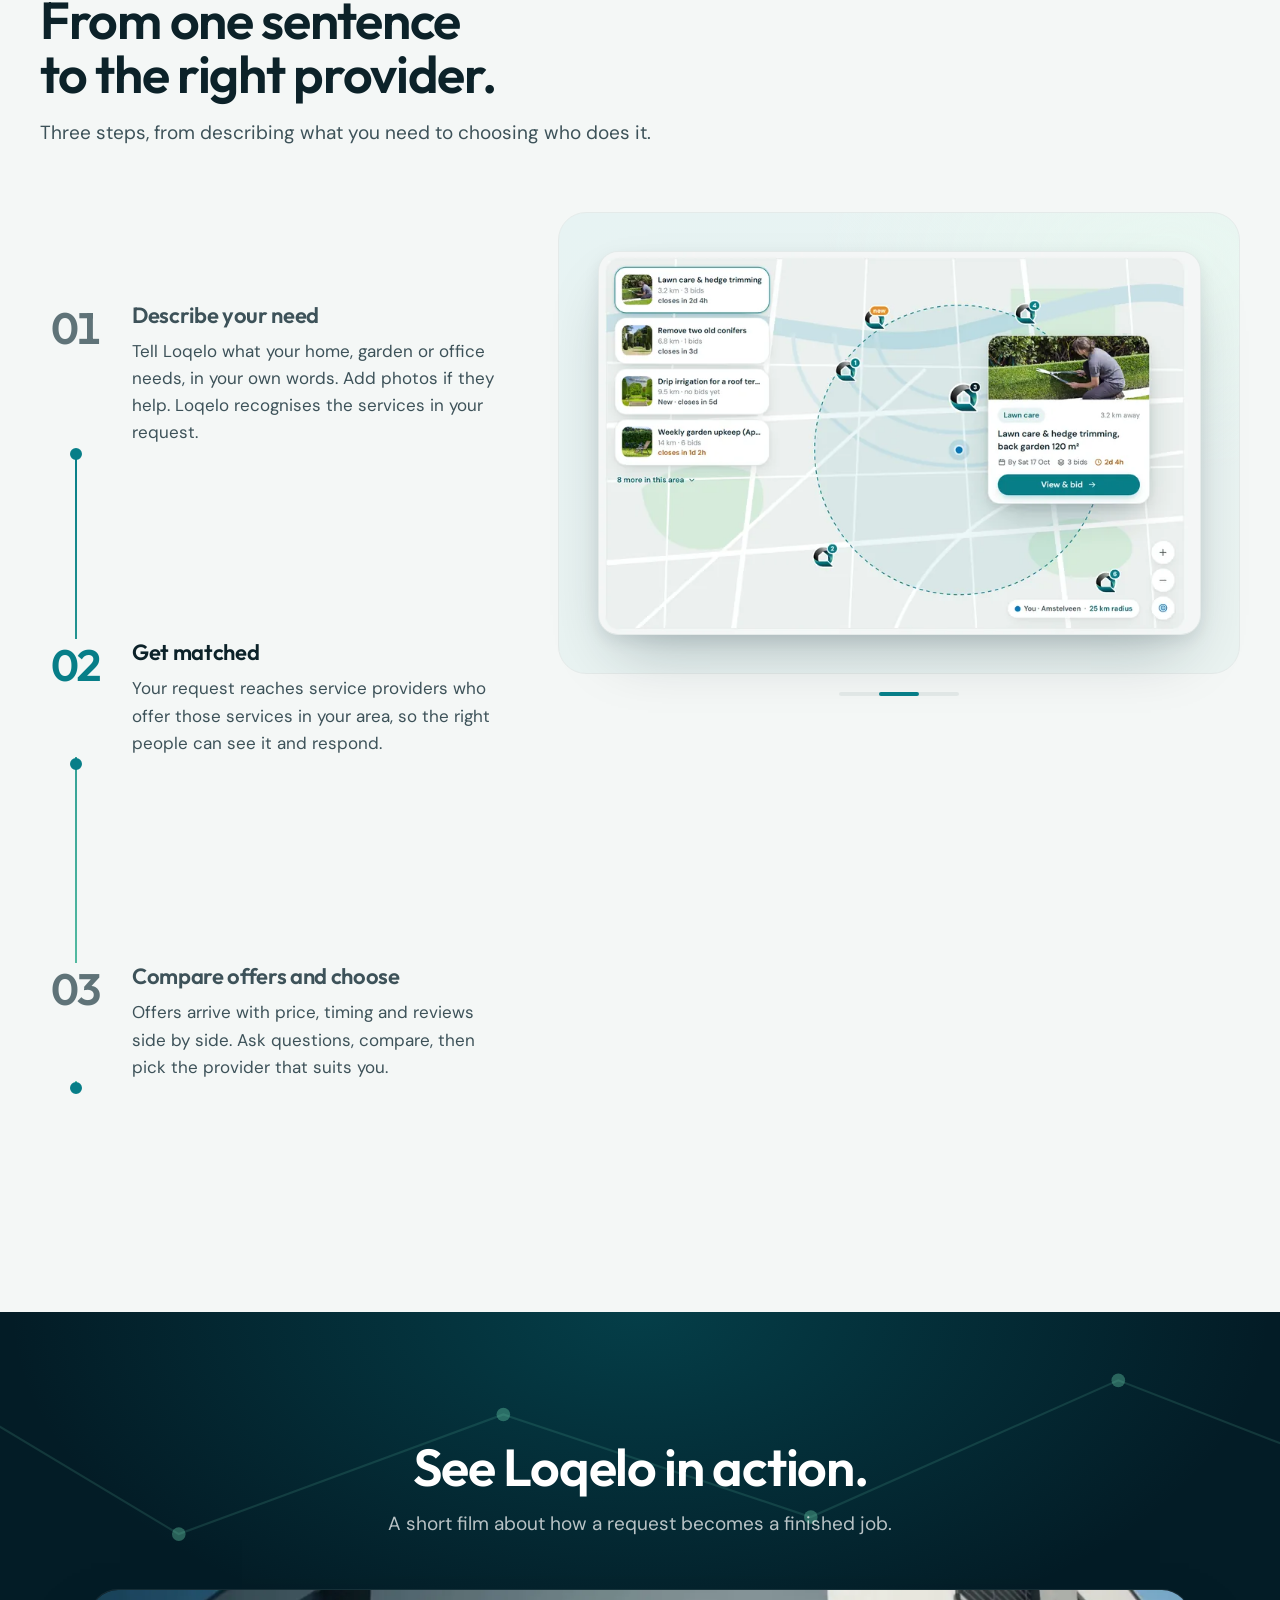
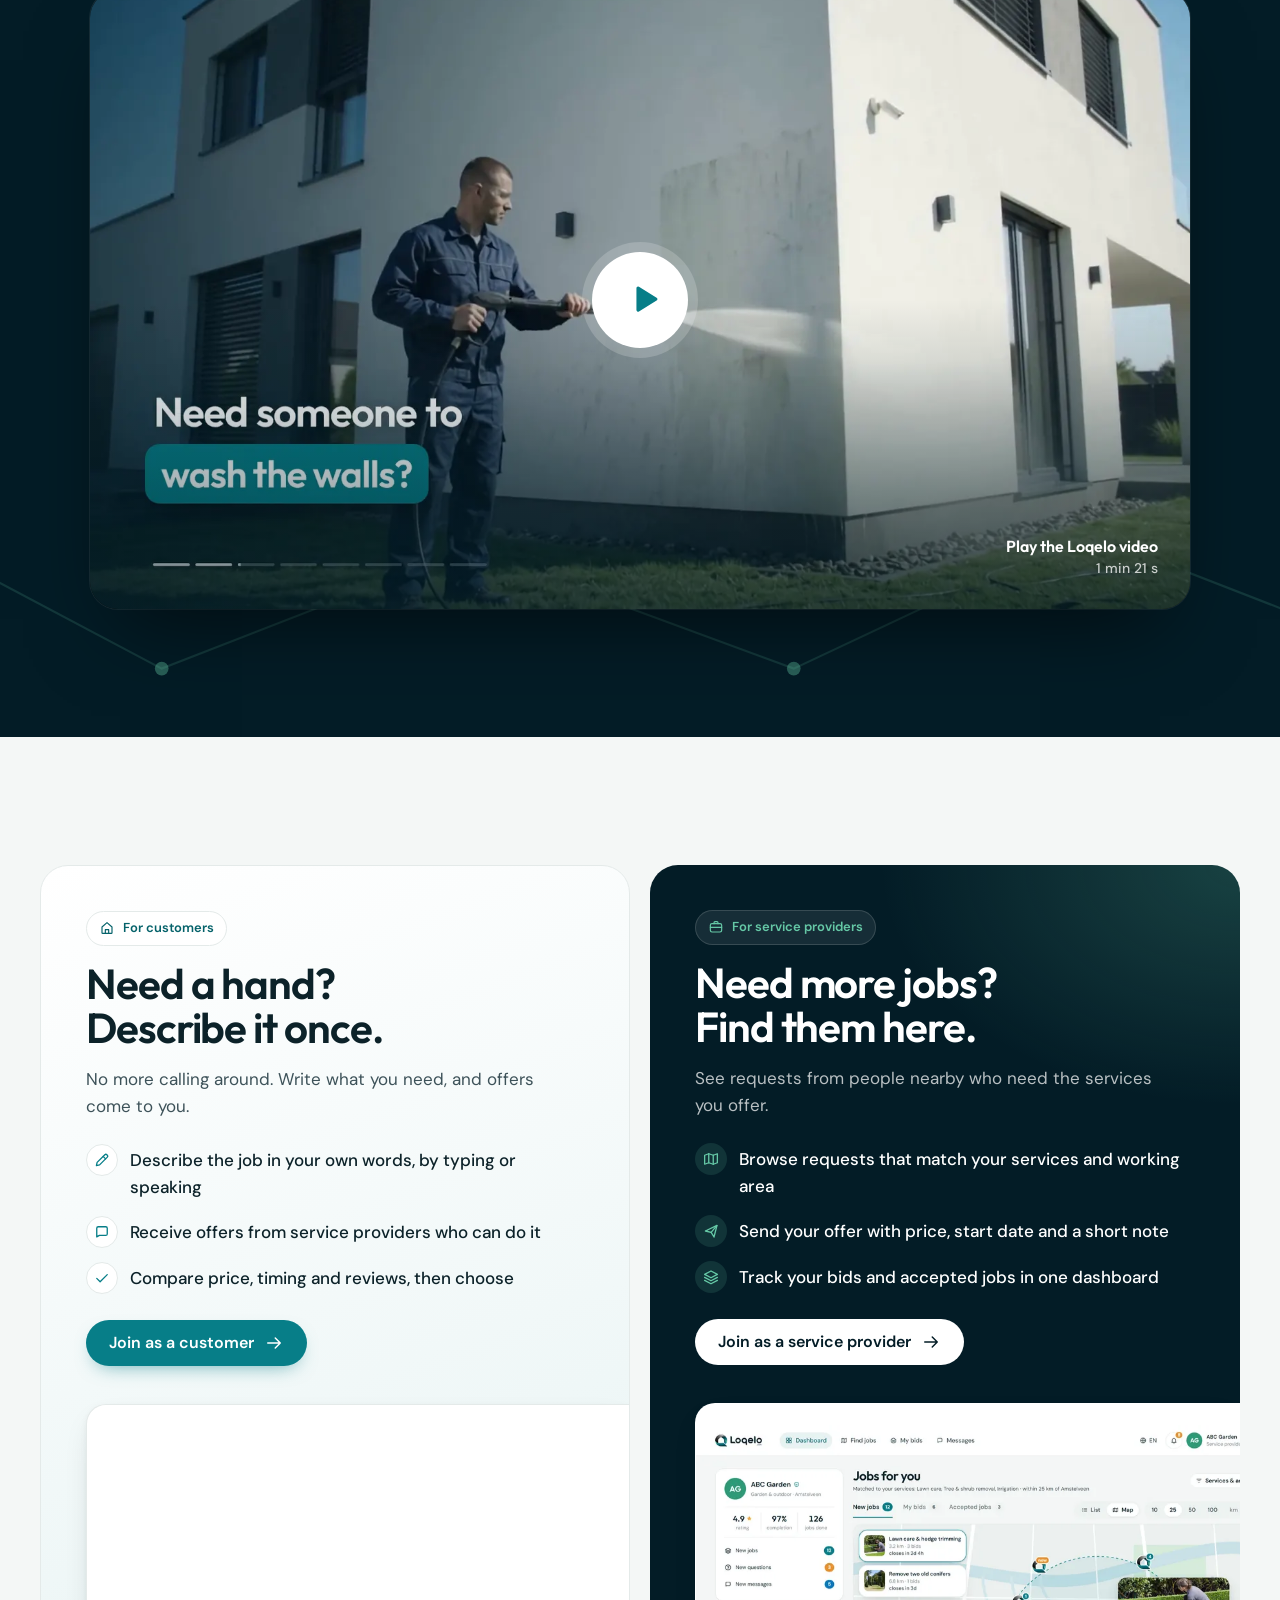
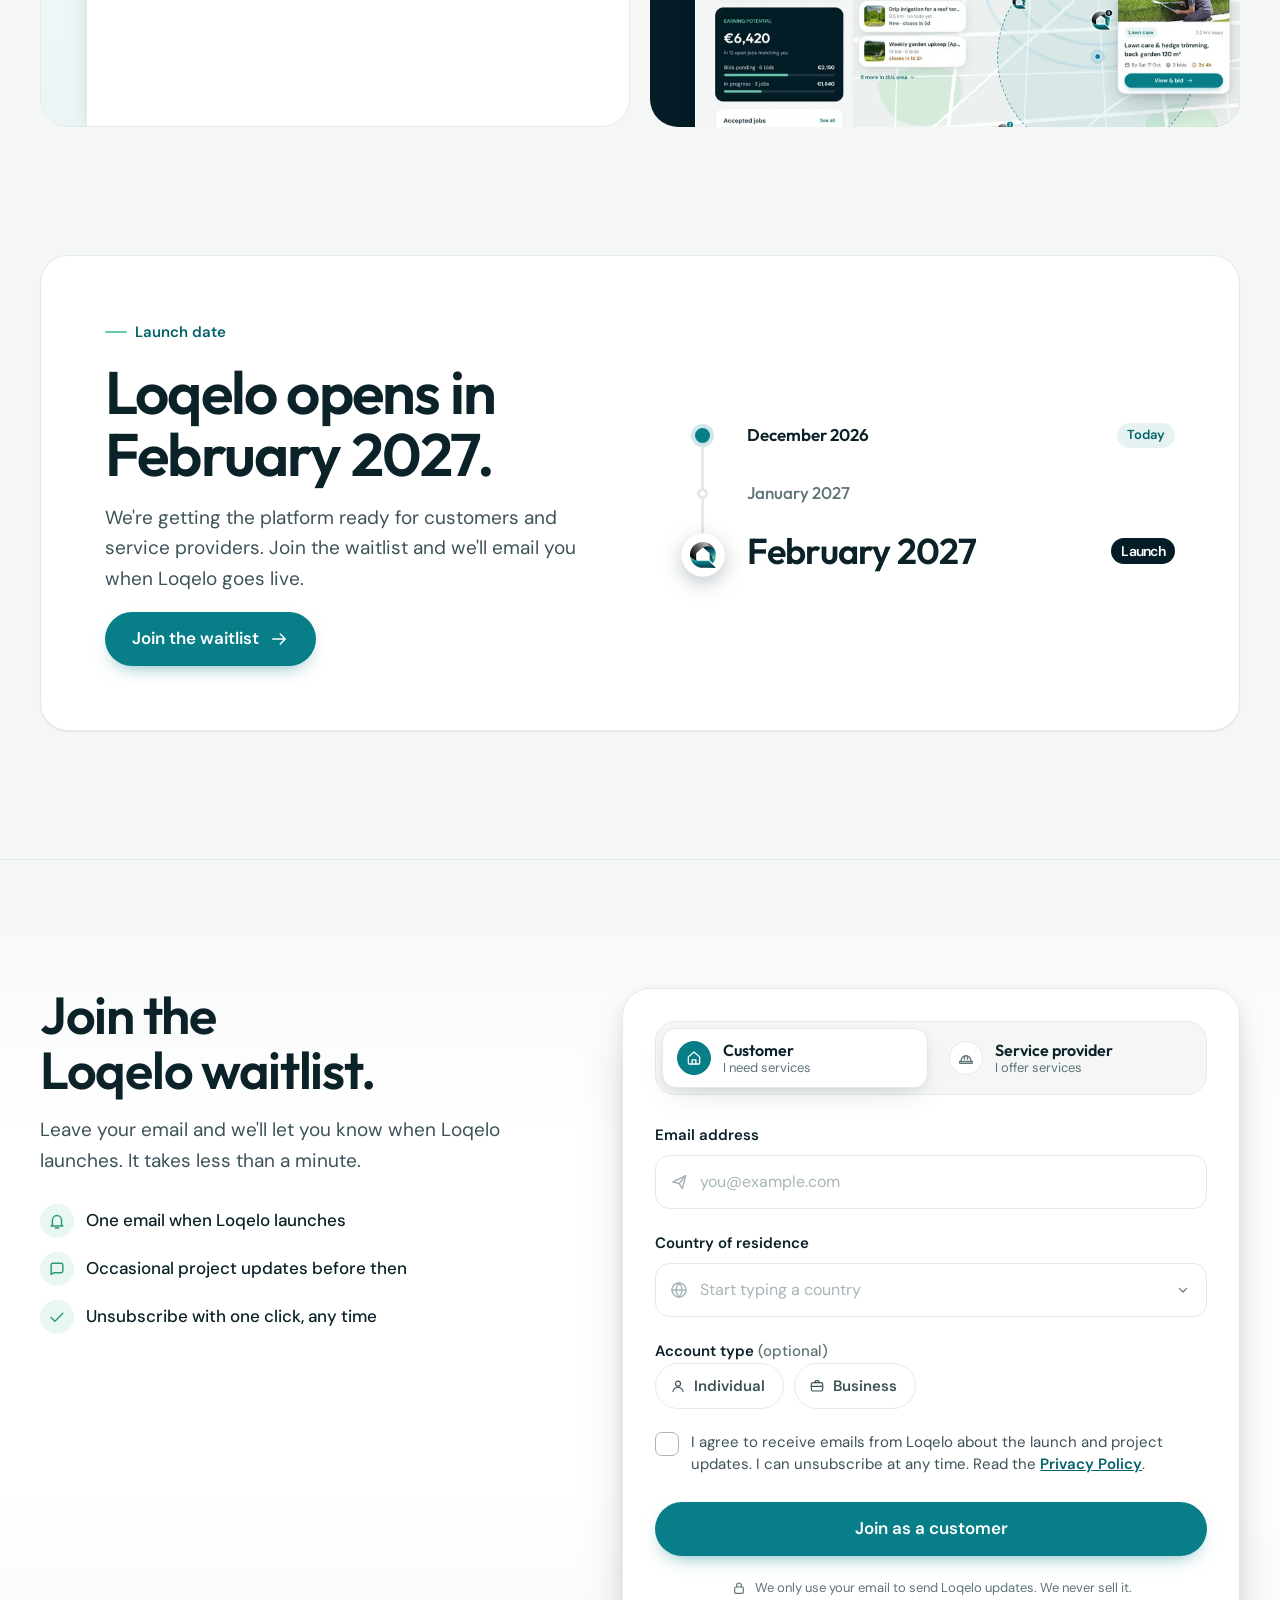
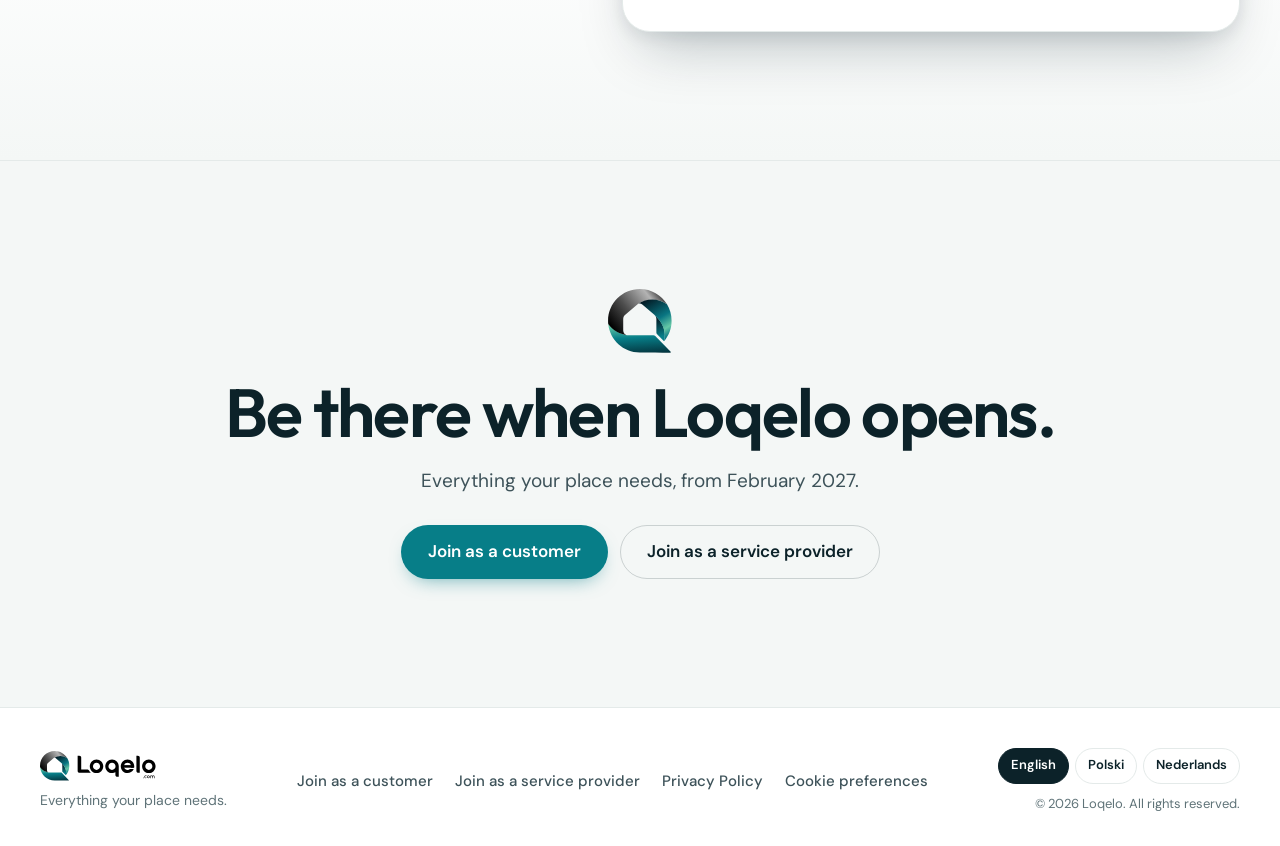
==== commit c2df12bf: "Add micro-interactions: hero reveal, selectable categories, step rail, form and launch motion Co-Aut" ====
--- a/index.html
+++ b/index.html
@@ -150,17 +150,28 @@
       <h2 class="h2" id="cats-title" data-i18n="cats.title">From a dripping tap to moving house.</h2>
       <p class="lead" data-i18n="cats.lead">One place to ask for help with the services your home, garden and office need.</p>
     </div>
-  </div>
-  <ul class="cats__rail" role="list" tabindex="0" aria-labelledby="cats-title">
-    <li class="cat"><img src="assets/img/cat-home-300.webp" srcset="assets/img/cat-home-300.webp 300w, assets/img/cat-home.webp 540w" sizes="(min-width: 1180px) 140px, 44vw" width="540" height="680" alt="" loading="lazy" decoding="async"><span class="cat__lbl"><span class="cat__ic"><svg class="ic" aria-hidden="true"><use href="#i-house"/></svg></span><span data-i18n="cats.home">Home</span></span></li>
-    <li class="cat"><img src="assets/img/cat-garden-300.webp" srcset="assets/img/cat-garden-300.webp 300w, assets/img/cat-garden.webp 540w" sizes="(min-width: 1180px) 140px, 44vw" width="540" height="680" alt="" loading="lazy" decoding="async"><span class="cat__lbl"><span class="cat__ic"><svg class="ic" aria-hidden="true"><use href="#i-sprout"/></svg></span><span data-i18n="cats.garden">Garden</span></span></li>
-    <li class="cat"><img src="assets/img/cat-build-300.webp" srcset="assets/img/cat-build-300.webp 300w, assets/img/cat-build.webp 540w" sizes="(min-width: 1180px) 140px, 44vw" width="540" height="680" alt="" loading="lazy" decoding="async"><span class="cat__lbl"><span class="cat__ic"><svg class="ic" aria-hidden="true"><use href="#i-helmet"/></svg></span><span data-i18n="cats.construction">Construction</span></span></li>
-    <li class="cat"><img src="assets/img/cat-inst-300.webp" srcset="assets/img/cat-inst-300.webp 300w, assets/img/cat-inst.webp 540w" sizes="(min-width: 1180px) 140px, 44vw" width="540" height="680" alt="" loading="lazy" decoding="async"><span class="cat__lbl"><span class="cat__ic"><svg class="ic" aria-hidden="true"><use href="#i-plug"/></svg></span><span data-i18n="cats.installations">Installations</span></span></li>
-    <li class="cat"><img src="assets/img/cat-pets-300.webp" srcset="assets/img/cat-pets-300.webp 300w, assets/img/cat-pets.webp 540w" sizes="(min-width: 1180px) 140px, 44vw" width="540" height="680" alt="" loading="lazy" decoding="async"><span class="cat__lbl"><span class="cat__ic"><svg class="ic" aria-hidden="true"><use href="#i-paw"/></svg></span><span data-i18n="cats.pets">Pets</span></span></li>
-    <li class="cat"><img src="assets/img/cat-vehicles-300.webp" srcset="assets/img/cat-vehicles-300.webp 300w, assets/img/cat-vehicles.webp 540w" sizes="(min-width: 1180px) 140px, 44vw" width="540" height="680" alt="" loading="lazy" decoding="async"><span class="cat__lbl"><span class="cat__ic"><svg class="ic" aria-hidden="true"><use href="#i-car"/></svg></span><span data-i18n="cats.vehicles">Vehicles</span></span></li>
-    <li class="cat"><img src="assets/img/cat-care-300.webp" srcset="assets/img/cat-care-300.webp 300w, assets/img/cat-care.webp 540w" sizes="(min-width: 1180px) 140px, 44vw" width="540" height="680" alt="" loading="lazy" decoding="async"><span class="cat__lbl"><span class="cat__ic"><svg class="ic" aria-hidden="true"><use href="#i-care"/></svg></span><span data-i18n="cats.personal">Personal services</span></span></li>
-    <li class="cat"><img src="assets/img/cat-moving-300.webp" srcset="assets/img/cat-moving-300.webp 300w, assets/img/cat-moving.webp 540w" sizes="(min-width: 1180px) 140px, 44vw" width="540" height="680" alt="" loading="lazy" decoding="async"><span class="cat__lbl"><span class="cat__ic"><svg class="ic" aria-hidden="true"><use href="#i-boxtruck"/></svg></span><span data-i18n="cats.moving">Moving &amp; transport</span></span></li>
+      <p class="cats__hint" id="cats-hint"><svg class="ic ic--s" aria-hidden="true"><use href="#i-check"/></svg><span data-i18n="cats.hint">Pick the services you'd use.</span></p>
+    
+  </div>
+  <ul class="cats__rail" role="list" aria-labelledby="cats-title" aria-describedby="cats-hint">
+    <li class="cat"><button class="cat__btn" type="button" aria-pressed="false" data-cat="home"><img src="assets/img/cat-home-300.webp" srcset="assets/img/cat-home-300.webp 300w, assets/img/cat-home.webp 540w" sizes="(min-width: 1180px) 140px, 44vw" width="540" height="680" alt="" loading="lazy" decoding="async"><span class="cat__check" aria-hidden="true"><svg viewBox="0 0 24 24"><path d="M5 12.5l4.5 4.5L19 7.5"/></svg></span><span class="cat__lbl"><span class="cat__ic"><svg class="ic" aria-hidden="true"><use href="#i-house"/></svg></span><span data-i18n="cats.home">Home</span></span></button></li>
+    <li class="cat"><button class="cat__btn" type="button" aria-pressed="false" data-cat="garden"><img src="assets/img/cat-garden-300.webp" srcset="assets/img/cat-garden-300.webp 300w, assets/img/cat-garden.webp 540w" sizes="(min-width: 1180px) 140px, 44vw" width="540" height="680" alt="" loading="lazy" decoding="async"><span class="cat__check" aria-hidden="true"><svg viewBox="0 0 24 24"><path d="M5 12.5l4.5 4.5L19 7.5"/></svg></span><span class="cat__lbl"><span class="cat__ic"><svg class="ic" aria-hidden="true"><use href="#i-sprout"/></svg></span><span data-i18n="cats.garden">Garden</span></span></button></li>
+    <li class="cat"><button class="cat__btn" type="button" aria-pressed="false" data-cat="construction"><img src="assets/img/cat-build-300.webp" srcset="assets/img/cat-build-300.webp 300w, assets/img/cat-build.webp 540w" sizes="(min-width: 1180px) 140px, 44vw" width="540" height="680" alt="" loading="lazy" decoding="async"><span class="cat__check" aria-hidden="true"><svg viewBox="0 0 24 24"><path d="M5 12.5l4.5 4.5L19 7.5"/></svg></span><span class="cat__lbl"><span class="cat__ic"><svg class="ic" aria-hidden="true"><use href="#i-helmet"/></svg></span><span data-i18n="cats.construction">Construction</span></span></button></li>
+    <li class="cat"><button class="cat__btn" type="button" aria-pressed="false" data-cat="installations"><img src="assets/img/cat-inst-300.webp" srcset="assets/img/cat-inst-300.webp 300w, assets/img/cat-inst.webp 540w" sizes="(min-width: 1180px) 140px, 44vw" width="540" height="680" alt="" loading="lazy" decoding="async"><span class="cat__check" aria-hidden="true"><svg viewBox="0 0 24 24"><path d="M5 12.5l4.5 4.5L19 7.5"/></svg></span><span class="cat__lbl"><span class="cat__ic"><svg class="ic" aria-hidden="true"><use href="#i-plug"/></svg></span><span data-i18n="cats.installations">Installations</span></span></button></li>
+    <li class="cat"><button class="cat__btn" type="button" aria-pressed="false" data-cat="pets"><img src="assets/img/cat-pets-300.webp" srcset="assets/img/cat-pets-300.webp 300w, assets/img/cat-pets.webp 540w" sizes="(min-width: 1180px) 140px, 44vw" width="540" height="680" alt="" loading="lazy" decoding="async"><span class="cat__check" aria-hidden="true"><svg viewBox="0 0 24 24"><path d="M5 12.5l4.5 4.5L19 7.5"/></svg></span><span class="cat__lbl"><span class="cat__ic"><svg class="ic" aria-hidden="true"><use href="#i-paw"/></svg></span><span data-i18n="cats.pets">Pets</span></span></button></li>
+    <li class="cat"><button class="cat__btn" type="button" aria-pressed="false" data-cat="vehicles"><img src="assets/img/cat-vehicles-300.webp" srcset="assets/img/cat-vehicles-300.webp 300w, assets/img/cat-vehicles.webp 540w" sizes="(min-width: 1180px) 140px, 44vw" width="540" height="680" alt="" loading="lazy" decoding="async"><span class="cat__check" aria-hidden="true"><svg viewBox="0 0 24 24"><path d="M5 12.5l4.5 4.5L19 7.5"/></svg></span><span class="cat__lbl"><span class="cat__ic"><svg class="ic" aria-hidden="true"><use href="#i-car"/></svg></span><span data-i18n="cats.vehicles">Vehicles</span></span></button></li>
+    <li class="cat"><button class="cat__btn" type="button" aria-pressed="false" data-cat="personal"><img src="assets/img/cat-care-300.webp" srcset="assets/img/cat-care-300.webp 300w, assets/img/cat-care.webp 540w" sizes="(min-width: 1180px) 140px, 44vw" width="540" height="680" alt="" loading="lazy" decoding="async"><span class="cat__check" aria-hidden="true"><svg viewBox="0 0 24 24"><path d="M5 12.5l4.5 4.5L19 7.5"/></svg></span><span class="cat__lbl"><span class="cat__ic"><svg class="ic" aria-hidden="true"><use href="#i-care"/></svg></span><span data-i18n="cats.personal">Personal services</span></span></button></li>
+    <li class="cat"><button class="cat__btn" type="button" aria-pressed="false" data-cat="moving"><img src="assets/img/cat-moving-300.webp" srcset="assets/img/cat-moving-300.webp 300w, assets/img/cat-moving.webp 540w" sizes="(min-width: 1180px) 140px, 44vw" width="540" height="680" alt="" loading="lazy" decoding="async"><span class="cat__check" aria-hidden="true"><svg viewBox="0 0 24 24"><path d="M5 12.5l4.5 4.5L19 7.5"/></svg></span><span class="cat__lbl"><span class="cat__ic"><svg class="ic" aria-hidden="true"><use href="#i-boxtruck"/></svg></span><span data-i18n="cats.moving">Moving &amp; transport</span></span></button></li>
   </ul>
+  <div class="wrap">
+    <div class="cats__bar" data-cats-bar hidden>
+      <p class="cats__count" aria-live="polite"><span class="cats__num">0</span> <span data-i18n="cats.selected">selected</span><span class="cats__ask" data-i18n="cats.ask"> Want to know when Loqelo launches?</span></p>
+      <div class="cats__actions">
+        <button class="link cats__clear" type="button" data-cats-clear data-i18n="cats.clear">Clear</button>
+        <a class="btn btn--primary btn--sm" href="#waitlist" data-cta="categories" data-audience="customer"><span data-i18n="cats.cta">Join the waitlist</span><svg class="ic" aria-hidden="true"><use href="#i-arrowRight"/></svg></a>
+      </div>
+    </div>
+  </div>
 </section>
 
 <!-- ============ HOW IT WORKS ============ -->
@@ -303,6 +314,7 @@
 
     <div class="card wl__card">
       <div aria-label="I'm joining as" class="seg" role="tablist" data-i18n-attr="aria-label:form.tabsLabel">
+        <span class="seg__ind" aria-hidden="true"></span>
         <button class="seg__btn" role="tab" id="tab-customer" aria-controls="wl-panel" aria-selected="true" data-aud="customer" type="button">
           <svg class="ic" aria-hidden="true"><use href="#i-house"/></svg>
           <span><strong data-i18n="form.tabCustomer">Customer</strong><small data-i18n="form.tabCustomerSub">I need services</small></span>
@@ -374,7 +386,7 @@
         <span class="done__ic"><svg viewBox="0 0 24 24" aria-hidden="true"><path d="M5 12.5l4.5 4.5L19 7.5"/></svg></span>
         <h3 class="done__title"></h3>
         <p class="done__msg"></p>
-        <p class="done__preview" hidden data-i18n="form.preview">Preview mode: nothing was sent.</p>
+        <p class="done__preview" hidden><svg class="ic ic--s" aria-hidden="true"><use href="#i-question"/></svg><span data-i18n="form.preview">Demo mode: this form didn't send anything. On the live site, this step adds you to the waitlist.</span></p>
         <div class="done__actions">
           <button class="btn btn--soft" type="button" data-again data-i18n="form.again">Register another email</button>
           <button class="link" type="button" data-cross></button>
@@ -428,7 +440,7 @@
   </div>
 </div>
 
-<!--ICONS--><svg xmlns="http://www.w3.org/2000/svg" style="display:none" aria-hidden="true"><symbol id="i-arrowRight" viewBox="0 0 24 24" fill="none" stroke="currentColor" stroke-width="1.75" stroke-linecap="round" stroke-linejoin="round"><path d="M4.5 12h15M13.5 6l6 6-6 6"/></symbol><symbol id="i-bell" viewBox="0 0 24 24" fill="none" stroke="currentColor" stroke-width="1.75" stroke-linecap="round" stroke-linejoin="round"><path d="M6.5 16.5V11a5.5 5.5 0 0 1 11 0v5.5l1.5 1.5H5z"/><path d="M10 20.5h4"/></symbol><symbol id="i-boxtruck" viewBox="0 0 24 24" fill="none" stroke="currentColor" stroke-width="1.75" stroke-linecap="round" stroke-linejoin="round"><path d="M3.5 6.5h10v10h-10zM13.5 10h3.8l3.2 3.5v3h-7"/><circle cx="7.5" cy="17.5" r="1.8"/><circle cx="17" cy="17.5" r="1.8"/><path d="M6.5 6.5v3.5h4V6.5"/></symbol><symbol id="i-briefcase" viewBox="0 0 24 24" fill="none" stroke="currentColor" stroke-width="1.75" stroke-linecap="round" stroke-linejoin="round"><rect x="3.5" y="7" width="17" height="12.5" rx="2.5"/><path d="M9 7V5.5A1.5 1.5 0 0 1 10.5 4h3A1.5 1.5 0 0 1 15 5.5V7M3.5 12.5h17"/></symbol><symbol id="i-car" viewBox="0 0 24 24" fill="none" stroke="currentColor" stroke-width="1.75" stroke-linecap="round" stroke-linejoin="round"><path d="M4 16.5V13l2-4.8A2 2 0 0 1 7.9 7h8.2a2 2 0 0 1 1.9 1.2L20 13v3.5a1 1 0 0 1-1 1H5a1 1 0 0 1-1-1zM4 13h16"/><circle cx="7.8" cy="15" r=".6"/><circle cx="16.2" cy="15" r=".6"/><path d="M6 17.5v1.5M18 17.5v1.5"/></symbol><symbol id="i-care" viewBox="0 0 24 24" fill="none" stroke="currentColor" stroke-width="1.75" stroke-linecap="round" stroke-linejoin="round"><path d="M12 19s-7-4.3-7-9.2A3.8 3.8 0 0 1 12 7.6a3.8 3.8 0 0 1 7 2.2C19 14.7 12 19 12 19z"/></symbol><symbol id="i-check" viewBox="0 0 24 24" fill="none" stroke="currentColor" stroke-width="1.75" stroke-linecap="round" stroke-linejoin="round"><path d="M5 12.5l4.5 4.5L19 7.5"/></symbol><symbol id="i-chevDown" viewBox="0 0 24 24" fill="none" stroke="currentColor" stroke-width="1.75" stroke-linecap="round" stroke-linejoin="round"><path d="M6.5 9.5l5.5 5.5 5.5-5.5"/></symbol><symbol id="i-edit" viewBox="0 0 24 24" fill="none" stroke="currentColor" stroke-width="1.75" stroke-linecap="round" stroke-linejoin="round"><path d="M4.5 19.5l1-4.3L15.8 4.9a1.8 1.8 0 0 1 2.6 0l.7.7a1.8 1.8 0 0 1 0 2.6L8.8 18.5z"/><path d="M13.5 7.2l3.3 3.3"/></symbol><symbol id="i-globe" viewBox="0 0 24 24" fill="none" stroke="currentColor" stroke-width="1.75" stroke-linecap="round" stroke-linejoin="round"><circle cx="12" cy="12" r="8.5"/><path d="M3.5 12h17M12 3.5c2.4 2.5 3.5 5.3 3.5 8.5s-1.1 6-3.5 8.5c-2.4-2.5-3.5-5.3-3.5-8.5s1.1-6 3.5-8.5z"/></symbol><symbol id="i-grid" viewBox="0 0 24 24" fill="none" stroke="currentColor" stroke-width="1.75" stroke-linecap="round" stroke-linejoin="round"><rect x="4" y="4" width="7" height="7" rx="1.5"/><rect x="13" y="4" width="7" height="7" rx="1.5"/><rect x="4" y="13" width="7" height="7" rx="1.5"/><rect x="13" y="13" width="7" height="7" rx="1.5"/></symbol><symbol id="i-helmet" viewBox="0 0 24 24" fill="none" stroke="currentColor" stroke-width="1.75" stroke-linecap="round" stroke-linejoin="round"><path d="M5.5 16.5v-1a6.5 6.5 0 0 1 13 0v1"/><path d="M10 9.4v4.1M14 9.4v4.1"/><path d="M3.5 16.5h17v2.5h-17z"/></symbol><symbol id="i-house" viewBox="0 0 24 24" fill="none" stroke="currentColor" stroke-width="1.75" stroke-linecap="round" stroke-linejoin="round"><path d="M4.5 10.5L12 4l7.5 6.5V19a1 1 0 0 1-1 1h-13a1 1 0 0 1-1-1z"/><path d="M9.5 20v-5.5h5V20"/></symbol><symbol id="i-layers" viewBox="0 0 24 24" fill="none" stroke="currentColor" stroke-width="1.75" stroke-linecap="round" stroke-linejoin="round"><path d="M12 4l8.5 4.5L12 13 3.5 8.5z"/><path d="M3.5 12.5L12 17l8.5-4.5M3.5 16.5L12 21l8.5-4.5"/></symbol><symbol id="i-leaf" viewBox="0 0 24 24" fill="none" stroke="currentColor" stroke-width="1.75" stroke-linecap="round" stroke-linejoin="round"><path d="M5 19c0-8 5-13.5 14.5-14-.3 9.3-5.8 14-14.5 14z"/><path d="M5 19l7-7"/></symbol><symbol id="i-lock" viewBox="0 0 24 24" fill="none" stroke="currentColor" stroke-width="1.75" stroke-linecap="round" stroke-linejoin="round"><rect x="5.5" y="10.5" width="13" height="9.5" rx="2"/><path d="M8.5 10.5V8a3.5 3.5 0 0 1 7 0v2.5"/></symbol><symbol id="i-map" viewBox="0 0 24 24" fill="none" stroke="currentColor" stroke-width="1.75" stroke-linecap="round" stroke-linejoin="round"><path d="M9 5L3.5 7v12L9 17l6 2 5.5-2V5L15 7z"/><path d="M9 5v12M15 7v12"/></symbol><symbol id="i-match" viewBox="0 0 24 24" fill="none" stroke="currentColor" stroke-width="1.75" stroke-linecap="round" stroke-linejoin="round"><path d="M5 10.2L12 4.5l7 5.7V18a1.5 1.5 0 0 1-1.5 1.5h-11A1.5 1.5 0 0 1 5 18z"/><path d="M8.8 13l2.3 2.3 4.2-4.3"/></symbol><symbol id="i-message" viewBox="0 0 24 24" fill="none" stroke="currentColor" stroke-width="1.75" stroke-linecap="round" stroke-linejoin="round"><path d="M5 18.5V7a2 2 0 0 1 2-2h10a2 2 0 0 1 2 2v7.5a2 2 0 0 1-2 2H8.5z"/></symbol><symbol id="i-mic" viewBox="0 0 24 24" fill="none" stroke="currentColor" stroke-width="1.75" stroke-linecap="round" stroke-linejoin="round"><rect x="9" y="3.5" width="6" height="11" rx="3"/><path d="M5.5 11.5a6.5 6.5 0 0 0 13 0M12 18v2.5"/></symbol><symbol id="i-paw" viewBox="0 0 24 24" fill="none" stroke="currentColor" stroke-width="1.75" stroke-linecap="round" stroke-linejoin="round"><circle cx="5.8" cy="10.6" r="1.6"/><circle cx="9.4" cy="6.4" r="1.6"/><circle cx="14.6" cy="6.4" r="1.6"/><circle cx="18.2" cy="10.6" r="1.6"/><path d="M12 11.5c-2.6 0-5 3.2-5 5.5 0 1.6 1.2 2.5 2.6 2.5 1 0 1.6-.5 2.4-.5s1.4.5 2.4.5c1.4 0 2.6-.9 2.6-2.5 0-2.3-2.4-5.5-5-5.5z"/></symbol><symbol id="i-plug" viewBox="0 0 24 24" fill="none" stroke="currentColor" stroke-width="1.75" stroke-linecap="round" stroke-linejoin="round"><path d="M9 3.5V8M15 3.5V8M6.5 8h11v3a5.5 5.5 0 0 1-11 0zM12 16.5V20.5"/></symbol><symbol id="i-send" viewBox="0 0 24 24" fill="none" stroke="currentColor" stroke-width="1.75" stroke-linecap="round" stroke-linejoin="round"><path d="M4.5 12L20 4.5 16 20l-3.8-6.2z"/><path d="M12.2 13.8L20 4.5"/></symbol><symbol id="i-shield" viewBox="0 0 24 24" fill="none" stroke="currentColor" stroke-width="1.75" stroke-linecap="round" stroke-linejoin="round"><path d="M12 3.5l7 2.8v5.2c0 4.5-3 7.6-7 9-4-1.4-7-4.5-7-9V6.3z"/><path d="M9 12l2.2 2.2L15.3 10"/></symbol><symbol id="i-sprout" viewBox="0 0 24 24" fill="none" stroke="currentColor" stroke-width="1.75" stroke-linecap="round" stroke-linejoin="round"><path d="M12 20v-8.5"/><path d="M12 11.5C12 7.5 9.5 5 5 5c0 4.2 2.6 6.5 7 6.5zM12 13.5c0-3.4 2.3-5.5 6.5-5.5 0 3.6-2.4 5.5-6.5 5.5z"/><path d="M5.5 20h13"/></symbol><symbol id="i-user" viewBox="0 0 24 24" fill="none" stroke="currentColor" stroke-width="1.75" stroke-linecap="round" stroke-linejoin="round"><circle cx="12" cy="8.5" r="3.8"/><path d="M4.5 20c.8-3.7 3.8-5.8 7.5-5.8s6.7 2.1 7.5 5.8"/></symbol><symbol id="i-wrench" viewBox="0 0 24 24" fill="none" stroke="currentColor" stroke-width="1.75" stroke-linecap="round" stroke-linejoin="round"><path d="M15.1 3.9a4.6 4.6 0 0 0-5.3 6.1l-5.6 5.6a2 2 0 0 0 2.8 2.8l5.6-5.6a4.6 4.6 0 0 0 6.1-5.3l-2.8 2.8-2.6-.6-.6-2.6z"/></symbol></svg><!--/ICONS-->
+<!--ICONS--><svg xmlns="http://www.w3.org/2000/svg" style="display:none" aria-hidden="true"><symbol id="i-arrowRight" viewBox="0 0 24 24" fill="none" stroke="currentColor" stroke-width="1.75" stroke-linecap="round" stroke-linejoin="round"><path d="M4.5 12h15M13.5 6l6 6-6 6"/></symbol><symbol id="i-bell" viewBox="0 0 24 24" fill="none" stroke="currentColor" stroke-width="1.75" stroke-linecap="round" stroke-linejoin="round"><path d="M6.5 16.5V11a5.5 5.5 0 0 1 11 0v5.5l1.5 1.5H5z"/><path d="M10 20.5h4"/></symbol><symbol id="i-boxtruck" viewBox="0 0 24 24" fill="none" stroke="currentColor" stroke-width="1.75" stroke-linecap="round" stroke-linejoin="round"><path d="M3.5 6.5h10v10h-10zM13.5 10h3.8l3.2 3.5v3h-7"/><circle cx="7.5" cy="17.5" r="1.8"/><circle cx="17" cy="17.5" r="1.8"/><path d="M6.5 6.5v3.5h4V6.5"/></symbol><symbol id="i-briefcase" viewBox="0 0 24 24" fill="none" stroke="currentColor" stroke-width="1.75" stroke-linecap="round" stroke-linejoin="round"><rect x="3.5" y="7" width="17" height="12.5" rx="2.5"/><path d="M9 7V5.5A1.5 1.5 0 0 1 10.5 4h3A1.5 1.5 0 0 1 15 5.5V7M3.5 12.5h17"/></symbol><symbol id="i-car" viewBox="0 0 24 24" fill="none" stroke="currentColor" stroke-width="1.75" stroke-linecap="round" stroke-linejoin="round"><path d="M4 16.5V13l2-4.8A2 2 0 0 1 7.9 7h8.2a2 2 0 0 1 1.9 1.2L20 13v3.5a1 1 0 0 1-1 1H5a1 1 0 0 1-1-1zM4 13h16"/><circle cx="7.8" cy="15" r=".6"/><circle cx="16.2" cy="15" r=".6"/><path d="M6 17.5v1.5M18 17.5v1.5"/></symbol><symbol id="i-care" viewBox="0 0 24 24" fill="none" stroke="currentColor" stroke-width="1.75" stroke-linecap="round" stroke-linejoin="round"><path d="M12 19s-7-4.3-7-9.2A3.8 3.8 0 0 1 12 7.6a3.8 3.8 0 0 1 7 2.2C19 14.7 12 19 12 19z"/></symbol><symbol id="i-check" viewBox="0 0 24 24" fill="none" stroke="currentColor" stroke-width="1.75" stroke-linecap="round" stroke-linejoin="round"><path d="M5 12.5l4.5 4.5L19 7.5"/></symbol><symbol id="i-chevDown" viewBox="0 0 24 24" fill="none" stroke="currentColor" stroke-width="1.75" stroke-linecap="round" stroke-linejoin="round"><path d="M6.5 9.5l5.5 5.5 5.5-5.5"/></symbol><symbol id="i-edit" viewBox="0 0 24 24" fill="none" stroke="currentColor" stroke-width="1.75" stroke-linecap="round" stroke-linejoin="round"><path d="M4.5 19.5l1-4.3L15.8 4.9a1.8 1.8 0 0 1 2.6 0l.7.7a1.8 1.8 0 0 1 0 2.6L8.8 18.5z"/><path d="M13.5 7.2l3.3 3.3"/></symbol><symbol id="i-globe" viewBox="0 0 24 24" fill="none" stroke="currentColor" stroke-width="1.75" stroke-linecap="round" stroke-linejoin="round"><circle cx="12" cy="12" r="8.5"/><path d="M3.5 12h17M12 3.5c2.4 2.5 3.5 5.3 3.5 8.5s-1.1 6-3.5 8.5c-2.4-2.5-3.5-5.3-3.5-8.5s1.1-6 3.5-8.5z"/></symbol><symbol id="i-grid" viewBox="0 0 24 24" fill="none" stroke="currentColor" stroke-width="1.75" stroke-linecap="round" stroke-linejoin="round"><rect x="4" y="4" width="7" height="7" rx="1.5"/><rect x="13" y="4" width="7" height="7" rx="1.5"/><rect x="4" y="13" width="7" height="7" rx="1.5"/><rect x="13" y="13" width="7" height="7" rx="1.5"/></symbol><symbol id="i-helmet" viewBox="0 0 24 24" fill="none" stroke="currentColor" stroke-width="1.75" stroke-linecap="round" stroke-linejoin="round"><path d="M5.5 16.5v-1a6.5 6.5 0 0 1 13 0v1"/><path d="M10 9.4v4.1M14 9.4v4.1"/><path d="M3.5 16.5h17v2.5h-17z"/></symbol><symbol id="i-house" viewBox="0 0 24 24" fill="none" stroke="currentColor" stroke-width="1.75" stroke-linecap="round" stroke-linejoin="round"><path d="M4.5 10.5L12 4l7.5 6.5V19a1 1 0 0 1-1 1h-13a1 1 0 0 1-1-1z"/><path d="M9.5 20v-5.5h5V20"/></symbol><symbol id="i-layers" viewBox="0 0 24 24" fill="none" stroke="currentColor" stroke-width="1.75" stroke-linecap="round" stroke-linejoin="round"><path d="M12 4l8.5 4.5L12 13 3.5 8.5z"/><path d="M3.5 12.5L12 17l8.5-4.5M3.5 16.5L12 21l8.5-4.5"/></symbol><symbol id="i-leaf" viewBox="0 0 24 24" fill="none" stroke="currentColor" stroke-width="1.75" stroke-linecap="round" stroke-linejoin="round"><path d="M5 19c0-8 5-13.5 14.5-14-.3 9.3-5.8 14-14.5 14z"/><path d="M5 19l7-7"/></symbol><symbol id="i-lock" viewBox="0 0 24 24" fill="none" stroke="currentColor" stroke-width="1.75" stroke-linecap="round" stroke-linejoin="round"><rect x="5.5" y="10.5" width="13" height="9.5" rx="2"/><path d="M8.5 10.5V8a3.5 3.5 0 0 1 7 0v2.5"/></symbol><symbol id="i-map" viewBox="0 0 24 24" fill="none" stroke="currentColor" stroke-width="1.75" stroke-linecap="round" stroke-linejoin="round"><path d="M9 5L3.5 7v12L9 17l6 2 5.5-2V5L15 7z"/><path d="M9 5v12M15 7v12"/></symbol><symbol id="i-match" viewBox="0 0 24 24" fill="none" stroke="currentColor" stroke-width="1.75" stroke-linecap="round" stroke-linejoin="round"><path d="M5 10.2L12 4.5l7 5.7V18a1.5 1.5 0 0 1-1.5 1.5h-11A1.5 1.5 0 0 1 5 18z"/><path d="M8.8 13l2.3 2.3 4.2-4.3"/></symbol><symbol id="i-message" viewBox="0 0 24 24" fill="none" stroke="currentColor" stroke-width="1.75" stroke-linecap="round" stroke-linejoin="round"><path d="M5 18.5V7a2 2 0 0 1 2-2h10a2 2 0 0 1 2 2v7.5a2 2 0 0 1-2 2H8.5z"/></symbol><symbol id="i-mic" viewBox="0 0 24 24" fill="none" stroke="currentColor" stroke-width="1.75" stroke-linecap="round" stroke-linejoin="round"><rect x="9" y="3.5" width="6" height="11" rx="3"/><path d="M5.5 11.5a6.5 6.5 0 0 0 13 0M12 18v2.5"/></symbol><symbol id="i-paw" viewBox="0 0 24 24" fill="none" stroke="currentColor" stroke-width="1.75" stroke-linecap="round" stroke-linejoin="round"><circle cx="5.8" cy="10.6" r="1.6"/><circle cx="9.4" cy="6.4" r="1.6"/><circle cx="14.6" cy="6.4" r="1.6"/><circle cx="18.2" cy="10.6" r="1.6"/><path d="M12 11.5c-2.6 0-5 3.2-5 5.5 0 1.6 1.2 2.5 2.6 2.5 1 0 1.6-.5 2.4-.5s1.4.5 2.4.5c1.4 0 2.6-.9 2.6-2.5 0-2.3-2.4-5.5-5-5.5z"/></symbol><symbol id="i-plug" viewBox="0 0 24 24" fill="none" stroke="currentColor" stroke-width="1.75" stroke-linecap="round" stroke-linejoin="round"><path d="M9 3.5V8M15 3.5V8M6.5 8h11v3a5.5 5.5 0 0 1-11 0zM12 16.5V20.5"/></symbol><symbol id="i-question" viewBox="0 0 24 24" fill="none" stroke="currentColor" stroke-width="1.75" stroke-linecap="round" stroke-linejoin="round"><circle cx="12" cy="12" r="8.5"/><path d="M9.7 9.6a2.4 2.4 0 1 1 3.5 2.2c-.8.4-1.2 1-1.2 1.8v.4"/><circle cx="12" cy="16.9" r=".4"/></symbol><symbol id="i-send" viewBox="0 0 24 24" fill="none" stroke="currentColor" stroke-width="1.75" stroke-linecap="round" stroke-linejoin="round"><path d="M4.5 12L20 4.5 16 20l-3.8-6.2z"/><path d="M12.2 13.8L20 4.5"/></symbol><symbol id="i-shield" viewBox="0 0 24 24" fill="none" stroke="currentColor" stroke-width="1.75" stroke-linecap="round" stroke-linejoin="round"><path d="M12 3.5l7 2.8v5.2c0 4.5-3 7.6-7 9-4-1.4-7-4.5-7-9V6.3z"/><path d="M9 12l2.2 2.2L15.3 10"/></symbol><symbol id="i-sprout" viewBox="0 0 24 24" fill="none" stroke="currentColor" stroke-width="1.75" stroke-linecap="round" stroke-linejoin="round"><path d="M12 20v-8.5"/><path d="M12 11.5C12 7.5 9.5 5 5 5c0 4.2 2.6 6.5 7 6.5zM12 13.5c0-3.4 2.3-5.5 6.5-5.5 0 3.6-2.4 5.5-6.5 5.5z"/><path d="M5.5 20h13"/></symbol><symbol id="i-user" viewBox="0 0 24 24" fill="none" stroke="currentColor" stroke-width="1.75" stroke-linecap="round" stroke-linejoin="round"><circle cx="12" cy="8.5" r="3.8"/><path d="M4.5 20c.8-3.7 3.8-5.8 7.5-5.8s6.7 2.1 7.5 5.8"/></symbol><symbol id="i-wrench" viewBox="0 0 24 24" fill="none" stroke="currentColor" stroke-width="1.75" stroke-linecap="round" stroke-linejoin="round"><path d="M15.1 3.9a4.6 4.6 0 0 0-5.3 6.1l-5.6 5.6a2 2 0 0 0 2.8 2.8l5.6-5.6a4.6 4.6 0 0 0 6.1-5.3l-2.8 2.8-2.6-.6-.6-2.6z"/></symbol></svg><!--/ICONS-->
 
 <script src="assets/js/app.js" defer></script>
 </body>
--- a/assets/css/styles.css
+++ b/assets/css/styles.css
@@ -382,6 +382,186 @@
 @keyframes rise{to{opacity:1;transform:none}}
 
 /* =========================================================
+   Micro-interactions
+   Every motion here answers an action or marks progress. All of it is
+   transform/opacity only, and it switches off under prefers-reduced-motion.
+   ========================================================= */
+:root{--spring:cubic-bezier(.34,1.4,.5,1);--out:cubic-bezier(.16,1,.3,1)}
+
+/* ---- Buttons: lift on hover, settle on press ---- */
+@media (hover:hover){
+  .btn--primary:hover{transform:translateY(-1px);box-shadow:0 14px 28px -12px rgba(7,126,136,.75)}
+  .btn--light:hover{transform:translateY(-1px)}
+  .btn--ghost:hover{transform:translateY(-1px)}
+}
+.btn:active{transform:translateY(0) scale(.98);transition-duration:.08s}
+.btn--ghost .ic{transition:transform .2s var(--ease)}
+
+/* ---- Header: hides while reading down, returns on the way up ---- */
+.hdr{transition:background-color .25s,box-shadow .25s,transform .35s var(--out)}
+.hdr.is-hidden{transform:translateY(calc(-100% - 2px))}
+.hdr__nav a{position:relative}
+.hdr__nav a::after{content:"";position:absolute;left:12px;right:12px;bottom:3px;height:2px;border-radius:2px;background:var(--teal);transform:scaleX(0);transform-origin:left;transition:transform .35s var(--out)}
+.hdr__nav a.is-current{color:var(--ink)}
+.hdr__nav a.is-current::after{transform:scaleX(1)}
+
+/* ---- Hero: word-by-word headline, depth on the product stage ---- */
+.js .hero__title.is-pending{visibility:hidden}
+.hero__title .w{display:inline-block;overflow:hidden;vertical-align:top;padding-bottom:.14em;margin-bottom:-.14em}
+.hero__title .w__i{display:inline-block;transform:translateY(108%);animation:wordUp .9s var(--out) forwards;animation-delay:calc(120ms + var(--i) * 70ms)}
+.hero__title.is-static .w__i{transform:none;animation:none}
+@keyframes wordUp{to{transform:none}}
+.swash path{animation-delay:.95s}
+.stage > *{translate:var(--px,0) var(--py,0);transition:translate .9s var(--out)}
+.pin{animation:bob 6s ease-in-out infinite}
+.pin--b{animation-delay:-2s}.pin--c{animation-delay:-4s}
+@keyframes bob{50%{transform:translateY(-5px)}}
+.js .hero .pin.rv-load{animation:rise .8s var(--ease) forwards,bob 6s 1s ease-in-out infinite}
+
+/* ---- Categories: selectable cards ---- */
+.cats__hint{display:flex;align-items:center;gap:8px;margin:-12px 0 18px;font-size:.9375rem;color:var(--ink2);grid-column:1/-1}
+.cats__hint .ic{color:var(--teal)}
+.cat__btn{position:absolute;inset:0;display:block;width:100%;height:100%;padding:0;border:0;background:none;color:inherit;font:inherit;text-align:left;cursor:pointer;border-radius:inherit;isolation:isolate;-webkit-tap-highlight-color:transparent}
+.cat__btn::after{content:"";position:absolute;inset:0;border-radius:inherit;box-shadow:inset 0 0 0 0 var(--mint);transition:box-shadow .3s var(--out);pointer-events:none;z-index:2}
+.cat__btn:focus-visible{outline:3px solid var(--teal);outline-offset:3px}
+.cat__btn img{width:100%;height:100%;object-fit:cover;transition:transform .7s var(--out),filter .4s}
+.cat::after{display:none}
+.cat__btn::before{content:"";position:absolute;inset:45% 0 0;background:linear-gradient(transparent,rgba(3,28,38,.78));z-index:1;pointer-events:none}
+.cat__btn img{position:relative;z-index:0}
+.cat{transition:transform .35s var(--out),box-shadow .35s var(--out)}
+.cat__lbl{z-index:2;transition:transform .35s var(--out)}
+.cat__ic{transition:background-color .25s,transform .35s var(--spring)}
+.cat__check{position:absolute;top:10px;right:10px;z-index:3;display:grid;place-items:center;width:28px;height:28px;border-radius:50%;background:#fff;box-shadow:0 4px 10px rgba(3,28,38,.25);transform:scale(0);opacity:0;transition:transform .35s var(--spring),opacity .2s}
+.cat__check svg{width:16px;height:16px;fill:none;stroke:var(--mint-d);stroke-width:3;stroke-linecap:round;stroke-linejoin:round;stroke-dasharray:24;stroke-dashoffset:24;transition:stroke-dashoffset .3s .1s var(--out)}
+.cat:hover img{transform:none}
+@media (hover:hover){
+  .cat:hover{transform:translateY(-4px);box-shadow:0 18px 30px -18px rgba(3,28,38,.45)}
+  .cat:hover .cat__btn img{transform:scale(1.06)}
+  .cat:hover .cat__lbl{transform:translateY(-2px)}
+  .cat:hover .cat__ic{transform:scale(1.08)}
+}
+.cat__btn:active .cat__ic{transform:scale(.92)}
+.cat__btn[aria-pressed=true]::after{box-shadow:inset 0 0 0 3px var(--mint)}
+.cat__btn[aria-pressed=true] img{transform:scale(1.06)}
+.cat__btn[aria-pressed=true] .cat__ic{background:var(--mint-d)}
+.cat__btn[aria-pressed=true] .cat__check{transform:scale(1);opacity:1}
+.cat__btn[aria-pressed=true] .cat__check svg{stroke-dashoffset:0}
+.cats__bar{display:flex;flex-wrap:wrap;align-items:center;justify-content:space-between;gap:12px 24px;margin-top:20px;padding:12px 12px 12px 20px;border-radius:var(--r-pill);background:var(--deep);color:#fff;box-shadow:var(--sh-3);animation:barIn .45s var(--out) both}
+@keyframes barIn{from{opacity:0;transform:translateY(12px)}to{opacity:1;transform:none}}
+.cats__count{font-weight:500;font-size:.9375rem}
+.cats__num{display:inline-grid;place-items:center;min-width:26px;height:26px;padding:0 7px;margin-right:2px;border-radius:13px;background:var(--mint);color:var(--deep);font:600 .875rem/1 var(--fd);font-variant-numeric:tabular-nums}
+.cats__num.is-bump{animation:bump .35s var(--spring)}
+@keyframes bump{40%{transform:scale(1.25)}}
+.cats__ask{color:rgba(255,255,255,.72)}
+.cats__actions{display:flex;align-items:center;gap:16px}
+.cats__clear{color:rgba(255,255,255,.8);text-decoration:none;font-size:.9375rem}
+.cats__clear:hover{color:#fff}
+
+/* ---- How it works: connected step indicators ---- */
+.step::before{display:none}
+.step__num{text-align:center;position:relative;z-index:1}
+.steps::before,.steps::after{content:"";position:absolute;left:35px;top:var(--rt,0px);width:2px;border-radius:2px;pointer-events:none;z-index:0}
+.step{z-index:1}
+.steps::before{height:var(--rh,0px);background:var(--line)}
+.steps::after{height:var(--rf,0px);background:linear-gradient(var(--teal),var(--mint));transition:height .15s linear}
+.step__num{background:var(--bg);padding-block:4px}
+.step__num::after{content:"";position:absolute;left:50%;bottom:-12px;width:10px;height:10px;margin-left:-5px;border-radius:50%;background:var(--bg);border:2px solid var(--faint);z-index:2;transition:background-color .3s,border-color .3s,transform .35s var(--spring)}
+.step.is-reached .step__num::after{background:var(--teal);border-color:var(--teal);transform:scale(1.2)}
+.how__frame img{transition:opacity .55s var(--out),transform .7s var(--out)}
+.how__frame img.is-before{transform:translateY(-14px) scale(.985)}
+.how__frame img.is-after{transform:translateY(14px) scale(.985)}
+.how__progress span{transition:transform .5s var(--out)}
+
+/* Scroll reveal (applied by script only to content below the fold) */
+.rv{opacity:0;transform:translateY(22px);transition:opacity .8s var(--out),transform .9s var(--out);transition-delay:var(--d,0ms)}
+.rv.is-in{opacity:1;transform:none}
+
+/* ---- Film: hover invites, press hands over to the video ---- */
+.player__poster{transition:transform 1.2s var(--out),opacity .6s}
+@media (hover:hover){.player:hover .player__poster{transform:scale(1.025)}}
+.player__btn::before{content:"";position:absolute;inset:-10px;border-radius:50%;border:2px solid rgba(255,255,255,.55);opacity:0}
+.player__play:hover .player__btn::before,.player__play:focus-visible .player__btn::before{animation:ring 1.6s var(--out) infinite}
+@keyframes ring{from{opacity:.8;transform:scale(.9)}to{opacity:0;transform:scale(1.35)}}
+.player__play:focus-visible{outline:none}
+.player__play:focus-visible .player__btn{outline:3px solid #fff;outline-offset:6px}
+.player__play:active .player__btn{transform:scale(.94)}
+.player video{opacity:0;transition:opacity .5s}
+.player.is-playing video{opacity:1}
+.player.is-loading .player__poster{opacity:.55}
+.player__loader{position:absolute;left:50%;top:50%;width:56px;height:56px;margin:-28px 0 0 -28px;border-radius:50%;border:3px solid rgba(255,255,255,.3);border-top-color:#fff;animation:spin .8s linear infinite;pointer-events:none}
+
+/* ---- Audience panels: screens drift with scroll, lift on hover ---- */
+.panel__shot{transition:transform .5s var(--out)}
+.panel__shot img{transform:translate3d(0,var(--py,0px),0) scale(1.06);transform-origin:left top;will-change:transform}
+@media (hover:hover){.panel:hover .panel__shot{transform:translateY(-6px)}}
+.wl__card{transition:box-shadow .4s var(--out)}
+.wl__card.is-arrive{animation:arrive 1.4s var(--out)}
+@keyframes arrive{0%{box-shadow:var(--sh-3),0 0 0 0 rgba(101,200,166,.55)}35%{box-shadow:var(--sh-3),0 0 0 10px rgba(101,200,166,.28)}100%{box-shadow:var(--sh-3),0 0 0 22px rgba(101,200,166,0)}}
+
+/* ---- Launch: months arrive in order, the launch pin glows ---- */
+.timeline .tm{opacity:0;transform:translateX(-10px);transition:opacity .5s var(--out),transform .6s var(--out);transition-delay:calc(var(--i,0) * 90ms)}
+.timeline.is-in .tm{opacity:1;transform:none}
+.no-js-motion .timeline .tm{opacity:1;transform:none}
+.tm.is-launch .tm__dot::after{content:"";position:absolute;inset:-4px 0;margin:auto;width:44px;height:44px;border-radius:50%;box-shadow:0 0 0 0 rgba(101,200,166,.5);pointer-events:none}
+.timeline.is-in .tm.is-launch .tm__dot::after{animation:halo 2.8s 1.2s var(--out) infinite}
+@keyframes halo{0%{box-shadow:0 0 0 0 rgba(101,200,166,.55)}70%,100%{box-shadow:0 0 0 16px rgba(101,200,166,0)}}
+.timeline.is-in .tm.is-launch .tm__dot img{animation:pinPop .6s calc(var(--i,0) * 90ms + .25s) var(--spring) both}
+@keyframes pinPop{from{transform:scale(.4);opacity:0}}
+
+/* ---- Waitlist form ---- */
+.seg{position:relative}
+.seg__ind{position:absolute;top:6px;bottom:6px;left:6px;width:calc(50% - 9px);border-radius:var(--r-m);background:#fff;border:1px solid var(--line);box-shadow:var(--sh-2);transition:transform .45s var(--out);z-index:0}
+.seg[data-active=provider] .seg__ind{transform:translateX(calc(100% + 6px))}
+.seg__btn{position:relative;z-index:1}
+.seg__btn[aria-selected=true]{background:transparent;border-color:transparent;box-shadow:none}
+.seg__btn[aria-selected=true] .ic{animation:pop .35s var(--spring)}
+.seg__btn:hover{background:rgba(255,255,255,.45)}
+.seg__btn[aria-selected=true]:hover{background:transparent}
+.swap{animation:swap .35s var(--out)}
+@keyframes swap{from{opacity:0;transform:translateY(6px)}}
+.field__lbl{transition:color .2s}
+.field:focus-within > .field__lbl,.field:focus-within > label.field__lbl{color:var(--teal-d)}
+.field__ctl input{transition:border-color .2s,box-shadow .25s var(--out),background-color .2s}
+.field__ctl input:focus{background:#FBFEFD}
+.field__ic{transition:color .2s,transform .3s var(--spring)}
+.field__ctl:focus-within .field__ic{transform:translateY(-50%) scale(1.1)}
+.field__ctl:not(.combo)::after{content:"";position:absolute;right:14px;top:50%;width:22px;height:22px;margin-top:-11px;border-radius:50%;background:var(--mint-d) url("data:image/svg+xml,%3Csvg xmlns='http://www.w3.org/2000/svg' viewBox='0 0 24 24' fill='none' stroke='white' stroke-width='3' stroke-linecap='round' stroke-linejoin='round'%3E%3Cpath d='M6 12.5l4 4L18 8.5'/%3E%3C/svg%3E") center/14px no-repeat;transform:scale(0);transition:transform .35s var(--spring);pointer-events:none}
+.field.is-valid .field__ctl:not(.combo)::after{transform:scale(1)}
+.field.is-shake{animation:shake .38s cubic-bezier(.36,.07,.19,.97)}
+@keyframes shake{20%,60%{transform:translateX(-4px)}40%,80%{transform:translateX(4px)}}
+.field__err:not([hidden]),.form__alert:not([hidden]){animation:errIn .3s var(--out)}
+@keyframes errIn{from{opacity:0;transform:translateY(-4px)}}
+.chip{transition:border-color .15s,background-color .15s,color .15s,transform .3s var(--spring)}
+.chip:has(input:checked){transform:scale(1.03)}
+.chip:active{transform:scale(.97)}
+.form.is-busy .form__submit{opacity:1;background:var(--teal-d)}
+.form.is-busy .form__submit::after{content:"";position:absolute;left:0;bottom:0;height:3px;width:40%;border-radius:3px;background:rgba(255,255,255,.55);animation:busy 1.1s ease-in-out infinite}
+.form__submit{overflow:hidden}
+@keyframes busy{from{transform:translateX(-100%)}to{transform:translateX(260%)}}
+.wl__body{transition:height .45s var(--out);overflow:hidden}
+.done__ic{position:relative}
+.done__ic::before,.done__ic::after{content:"";position:absolute;inset:0;border-radius:50%;border:2px solid var(--mint);opacity:0}
+.done.is-celebrate .done__ic{animation:pinPop .55s var(--spring) both}
+.done.is-celebrate .done__ic::before{animation:burst .9s .15s var(--out)}
+.done.is-celebrate .done__ic::after{animation:burst 1.1s .3s var(--out)}
+@keyframes burst{from{opacity:.7;transform:scale(1)}to{opacity:0;transform:scale(2.1)}}
+.done.is-celebrate .done__title,.done.is-celebrate .done__msg,.done.is-celebrate .done__preview,.done.is-celebrate .done__actions{animation:rise .55s var(--out) both;opacity:0;transform:translateY(10px)}
+.done.is-celebrate .done__title{animation-delay:.2s}.done.is-celebrate .done__msg{animation-delay:.28s}.done.is-celebrate .done__preview{animation-delay:.34s}.done.is-celebrate .done__actions{animation-delay:.4s}
+.done__preview{display:flex;align-items:flex-start;gap:8px;max-width:30em;padding:10px 14px;border-radius:var(--r-m);background:var(--amber-50);color:#7A4A12;font-size:.875rem;font-weight:500;text-align:left}
+.done__preview .ic{margin-top:2px;color:var(--amber)}
+
+@media (max-width:1023px){
+  .steps::before,.steps::after{left:27px}
+  .hdr.is-hidden{transform:none}
+  .stage > *{translate:none}
+}
+@media (max-width:640px){
+  .cats__bar{border-radius:var(--r-l);padding:14px 16px}
+  .cats__ask{display:block;margin-top:4px}
+  .cats__actions{width:100%;justify-content:space-between}
+}
+
+/* =========================================================
    Responsive
    ========================================================= */
 @media (max-width:1180px){
@@ -446,5 +626,12 @@
   .swash path{stroke-dashoffset:0}
   .js .hero .rv-load{opacity:1;transform:none}
   .caret{display:none}
+  .js .hero__title.is-pending{visibility:visible}
+  .hero__title .w__i{transform:none}
+  .rv,.timeline .tm{opacity:1;transform:none}
+  .stage > *{translate:none}
+  .hdr.is-hidden{transform:none}
+  .done.is-celebrate .done__title,.done.is-celebrate .done__msg,.done.is-celebrate .done__preview,.done.is-celebrate .done__actions{opacity:1;transform:none}
+  .panel__shot img{transform:scale(1.06)}
 }
 @media print{.hdr,.cookie,.player,.net{display:none}}
